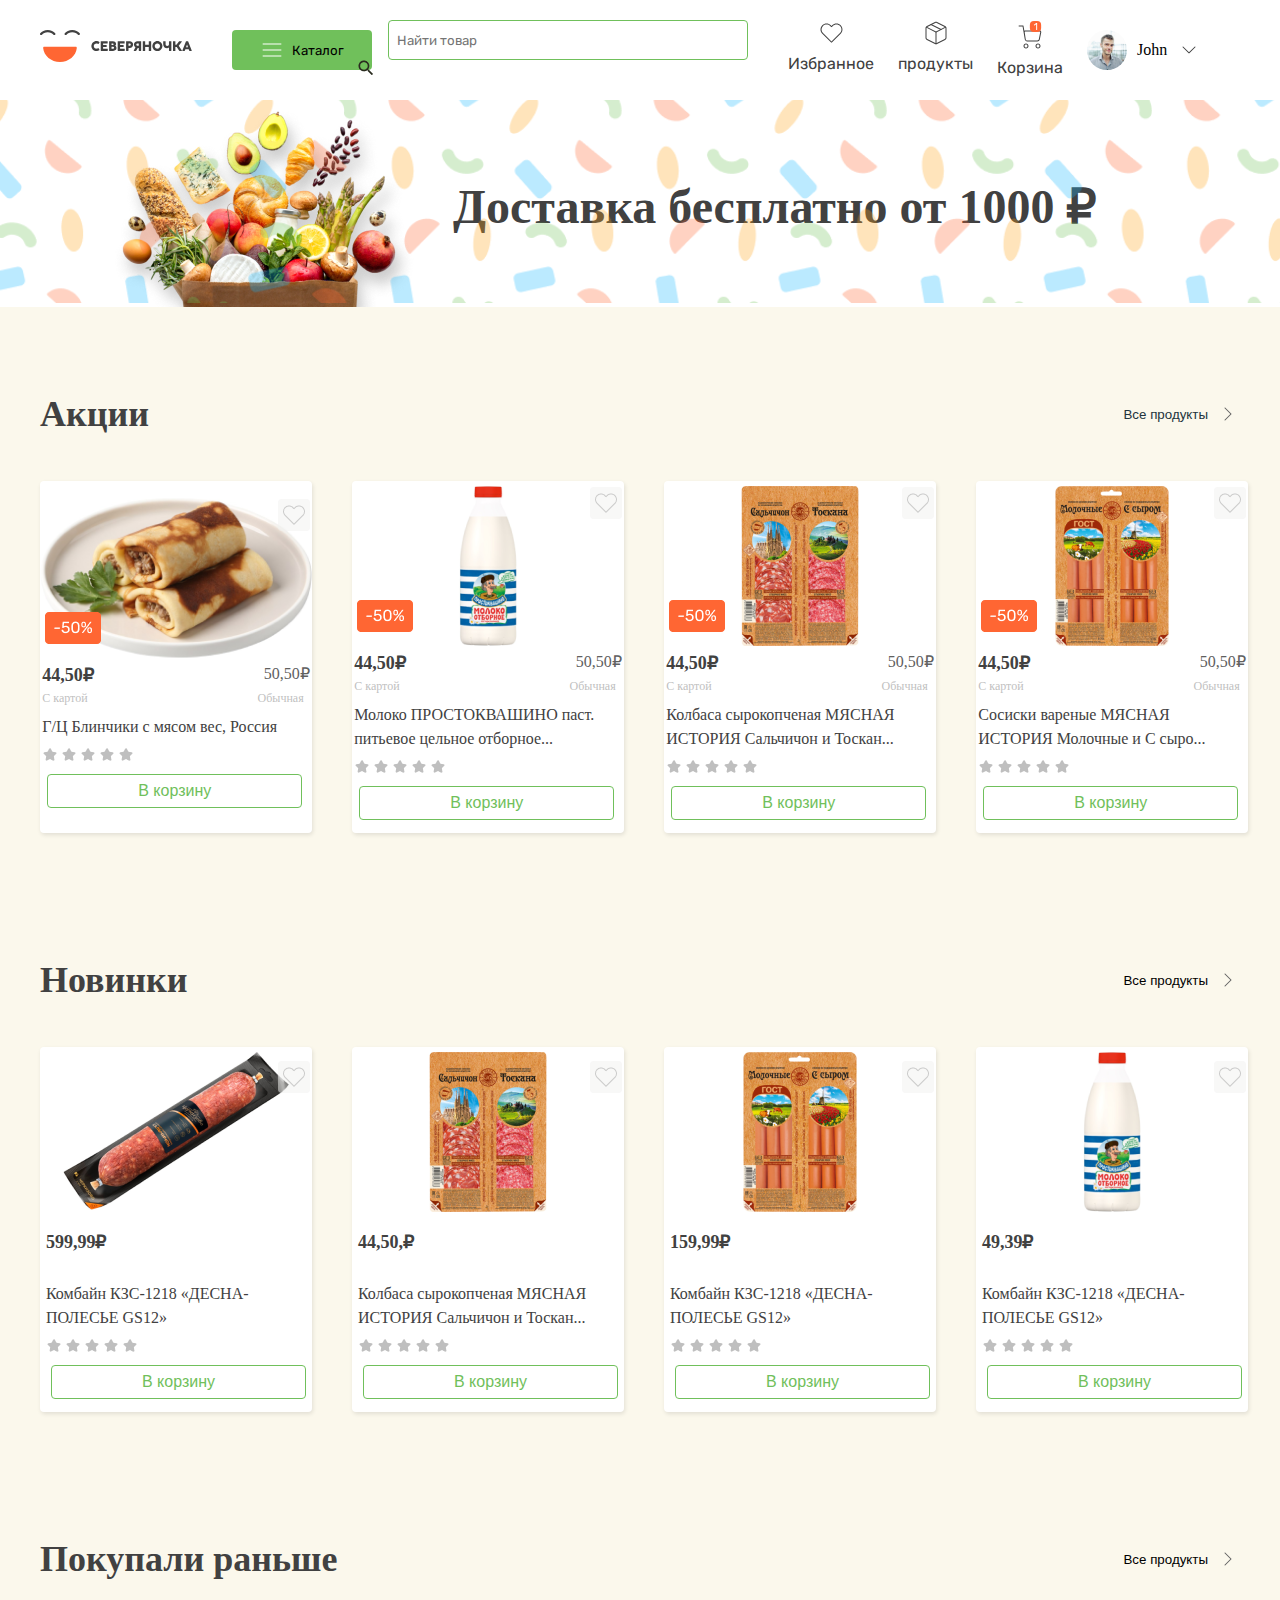
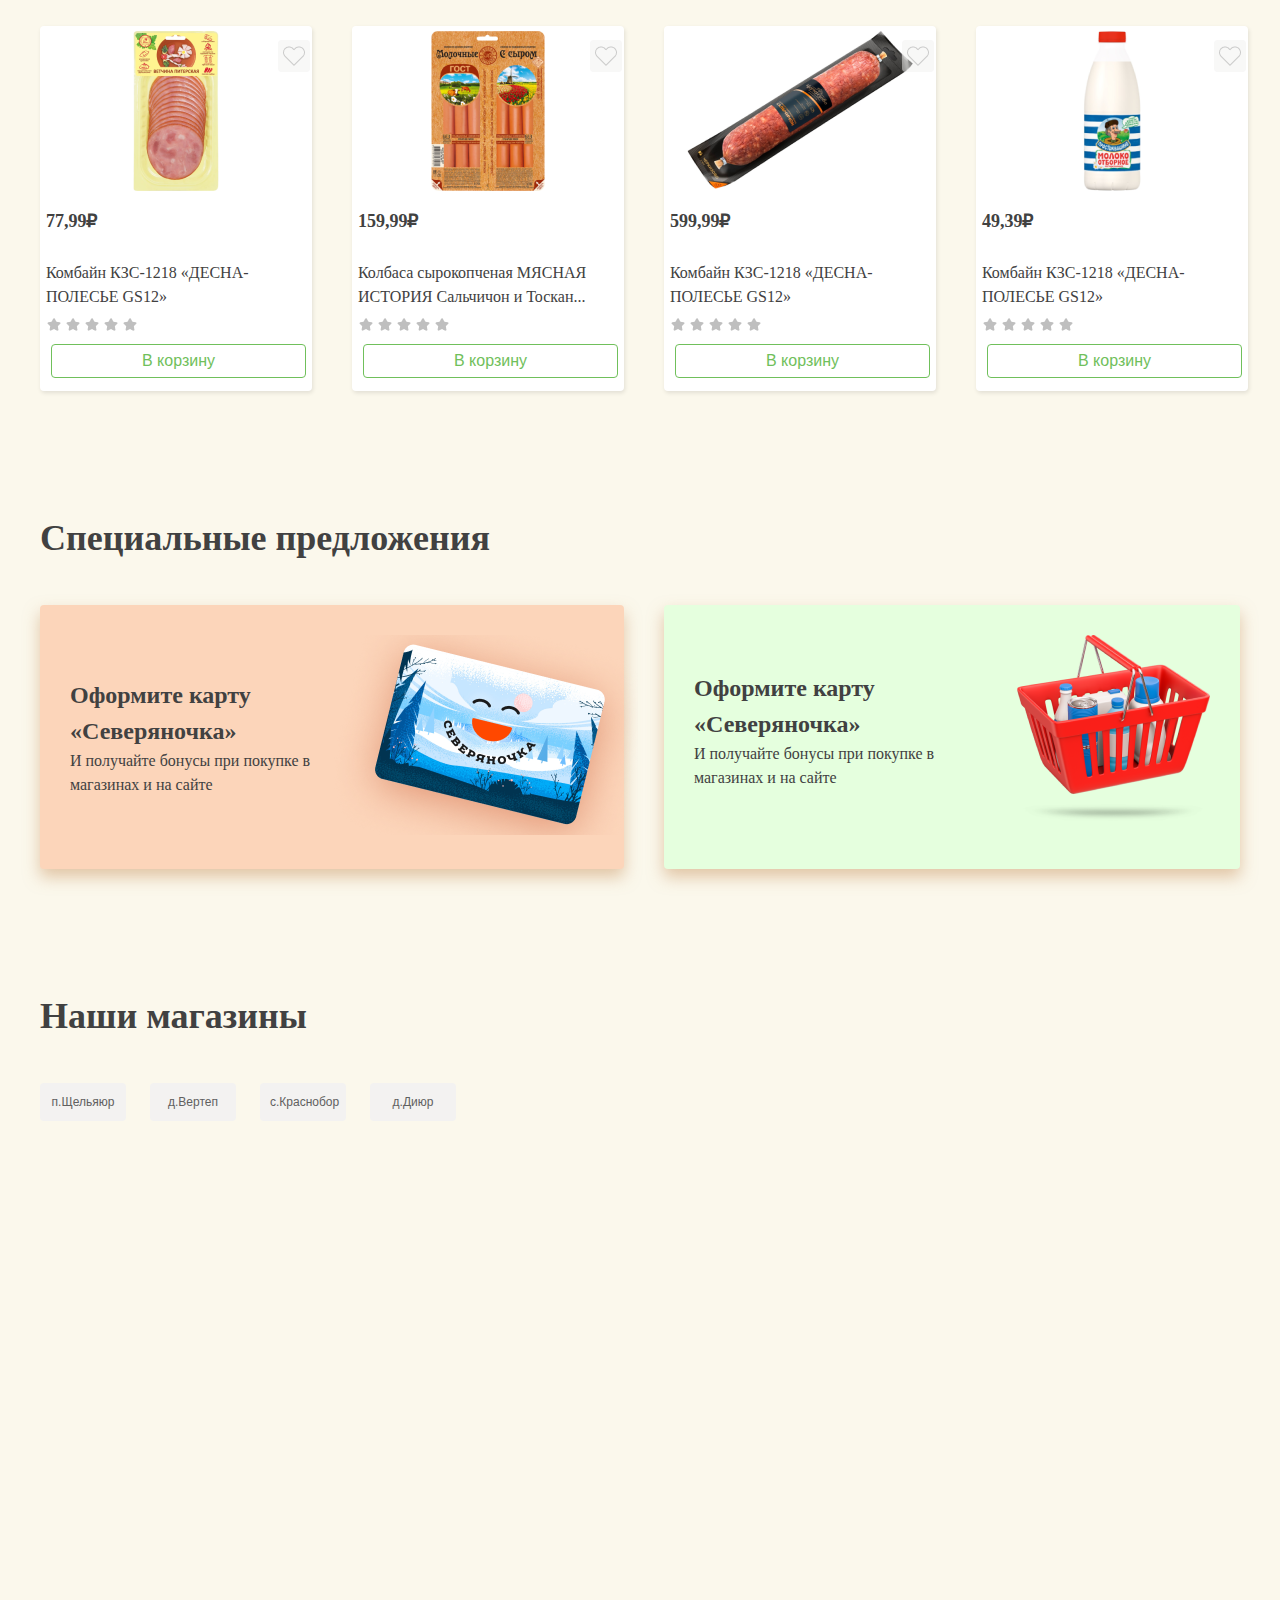
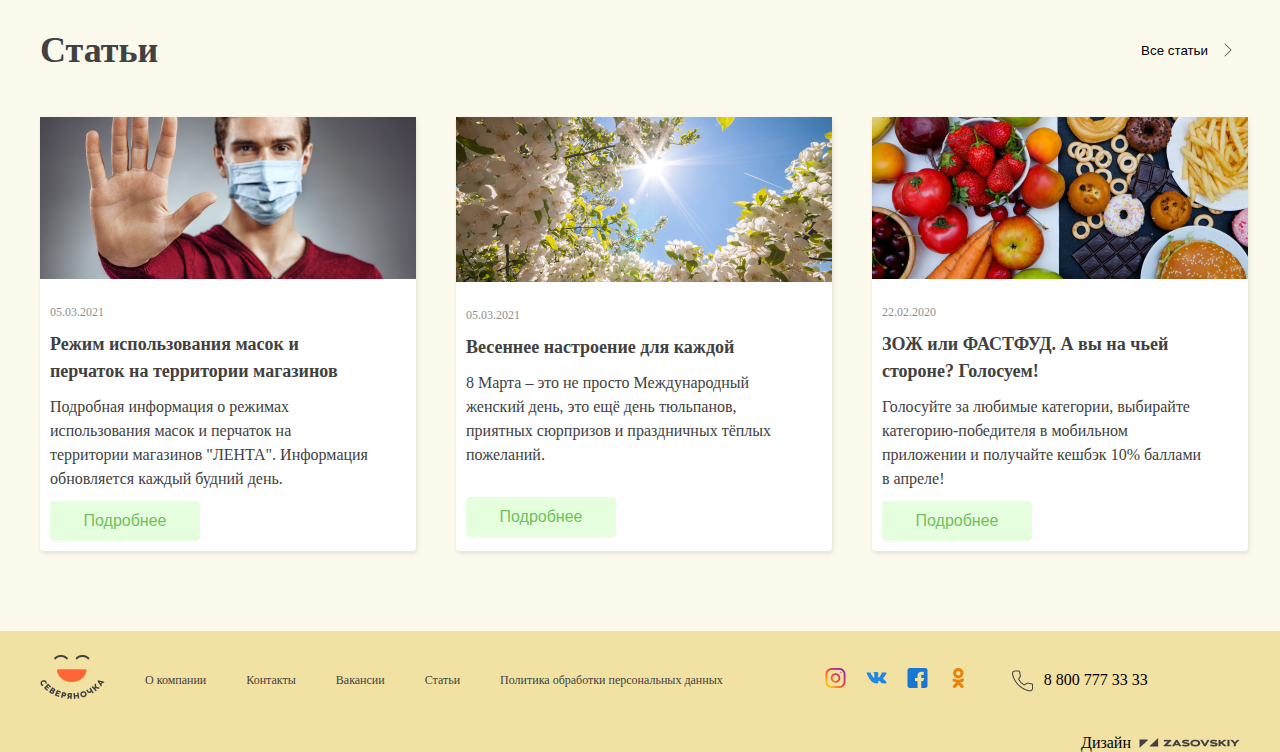
==== index.html @ f95c4570 "homework-52" ====
<!DOCTYPE html>
<html lang="en">

<head>
  <meta charset="UTF-8" />
  <meta http-equiv="X-UA-Compatible" content="IE=edge" />
  <meta name="viewport" content="width=device-width, initial-scale=1.0" />
  <title>Project-1</title>
  <link rel="preconnect" href="https://fonts.googleapis.com">
  <link rel="preconnect" href="https://fonts.gstatic.com" crossorigin>
  <link href="https://fonts.googleapis.com/css2?family=Rubik:wght@300;400;500;600;700;900&display=swap"
    rel="stylesheet">
  <link rel="stylesheet" href="./scss/style.css" />
</head>

<body>
  <header>
    <div class="container">
      <nav>
        <div class="logo">
          <a href="#"><img src="./fonts/images/articles/logo-1.svg" alt="" /></a>
        </div>
        <div class="nav-items">
          <button class="nav-btn" id="catalog-btn">
            <img src="./fonts/images/articles/menu.svg" alt="" />
            Каталог
          </button>
          <form action="/action_page.php">
            <input type="text" name="fname" placeholder="Найти товар" />
            <img src="./fonts/images/articles/search.png" alt="" class="res-imge" />
          </form>
          <div class="nav-links">
            <div class="nav-link">
              <a href="#"><img src="./fonts/images/articles/Frame 211 (1).svg" alt="" />
                <p>Избранное</p>
              </a>
            </div>
            <div class="nav-link">
              <a href="./pages/products.html"><img src="./fonts/images/articles/Frame 211 (2).svg" alt="" />
                <p>продукты</p>
              </a>
            </div>
            <div class="nav-link">
              <a href="#"><img src="./fonts/images/articles/Frame 211.svg" alt="" />
                <p>Корзина</p>
              </a>
            </div>
          </div>
          <div class="nav-person">
            <img src="./fonts/images/articles/avatar.svg" alt="icon" width="40" height="40" />
            <p>John</p>
            <img src="./fonts/images/articles/chevron-down.svg" alt="" />
          </div>
        </div>
      </nav>
      <div class="catalog grid-class" id="catalog-card">
        <ul>
          <li><a href="#">Молоко, сыр, яйцо</a></li>
          <li><a href="#">Хлеб</a></li>
          <li><a href="#">Фрукты и овощи</a></li>
          <li><a href="#">Замороженные продукты</a></li>
        </ul>
        <ul>
          <li><a href="#">Напитки</a></li>
          <li><a href="#" class="redtext">Кондитерские изделия</a></li>
          <li><a href="#">Чай, кофе</a></li>
        </ul>
        <ul>
          <li><a href="#">Бакалея</a></li>
          <li><a href="#">Здоровое питание</a></li>
          <li><a href="#">Зоотовары</a></li>
        </ul>
        <ul>
          <li><a href="#">Непродовольственные товары</a></li>
          <li><a href="#">Детское питание</a></li>
          <li><a href="#">Мясо, птица, колбаса</a></li>
        </ul>
      </div>
    </div>
  </header>
  <main>
    <section class="hero-section">
      <div class="container">
        <img src="./fonts/images/articles/background-img.png" alt="" class="background-img" />
        <div class="hero-content">
          <img src="./fonts/images/articles/hero-img.png" alt="img" class="hero-img" />
          <h1>Доставка бесплатно от 1000 ₽</h1>
        </div>
      </div>
    </section>
    <section class="aktsiya">
      <div class="container">
        <div class="par">
          <h1>Акции</h1>
          <button>
            <a href="./pages/products.html"> Все продукты </a>
            <img src="./fonts/images/articles/Aktsiya-btn-img/feather-icon/chevron-right.png" alt="icon" />
          </button>
        </div>
        <div class="cards">
          <div class="card">
            <div class="card-img">
              <img src="./fonts/images/articles/Aktsiya-card-img1.png" alt="" class="big-img" />

              <img src="./fonts/images/articles/Chegirma.png" alt="" class="chegirma" />
              <button class="like">
                <img src="./fonts/images/articles/Aktsiya-card-like.img" alt="" />
              </button>
            </div>
            <div class="card-content">
              <div class="content1">
                <h2>44,50₽</h2>
                <h3>50,50₽</h3>
              </div>
              <div class="content2">
                <p class="p1">С картой</p>
                <p class="p2">Обычная</p>
              </div>
              <div class="content3">
                <p>Г/Ц Блинчики с мясом вес, Россия</p>
                <div class="stars">
                  <button>
                    <img src="./fonts/images/articles/star.png" alt="icon" />
                  </button>
                  <button>
                    <img src="./fonts/images/articles/star.png" alt="icon" />
                  </button>
                  <button>
                    <img src="./fonts/images/articles/star.png" alt="icon" />
                  </button>
                  <button>
                    <img src="./fonts/images/articles/star.png" alt="icon" />
                  </button>
                  <button>
                    <img src="./fonts/images/articles/star.png" alt="icon" />
                  </button>
                </div>
              </div>
              <div class="big-btn">
                <button>В корзину</button>
              </div>
            </div>
          </div>
          <div class="card">
            <div class="card-img">
              <img src="./fonts/images/articles/Aktsiya-card-img2.png" alt="" class="big-img" />

              <img src="./fonts/images/articles/Chegirma.png" alt="" class="chegirma" />
              <button class="like">
                <img src="./fonts/images/articles/Aktsiya-card-like.img" alt="" />
              </button>
            </div>
            <div class="card-content">
              <div class="content1">
                <h2>44,50₽</h2>
                <h3>50,50₽</h3>
              </div>
              <div class="content2">
                <p class="p1">С картой</p>
                <p class="p2">Обычная</p>
              </div>
              <div class="content3">
                <p>Молоко ПРОСТОКВАШИНО паст. питьевое цельное отборное...</p>
                <div class="stars">
                  <button>
                    <img src="./fonts/images/articles/star.png" alt="icon" />
                  </button>
                  <button>
                    <img src="./fonts/images/articles/star.png" alt="icon" />
                  </button>
                  <button>
                    <img src="./fonts/images/articles/star.png" alt="icon" />
                  </button>
                  <button>
                    <img src="./fonts/images/articles/star.png" alt="icon" />
                  </button>
                  <button>
                    <img src="./fonts/images/articles/star.png" alt="icon" />
                  </button>
                </div>
              </div>
              <div class="big-btn">
                <button>В корзину</button>
              </div>
            </div>
          </div>
          <div class="card">
            <div class="card-img">
              <img src="./fonts/images/articles/Aktsiya-card-img3.png" alt="" class="big-img" />

              <img src="./fonts/images/articles/Chegirma.png" alt="" class="chegirma" />
              <button class="like">
                <img src="./fonts/images/articles/Aktsiya-card-like.img" alt="" />
              </button>
            </div>
            <div class="card-content">
              <div class="content1">
                <h2>44,50₽</h2>
                <h3>50,50₽</h3>
              </div>
              <div class="content2">
                <p class="p1">С картой</p>
                <p class="p2">Обычная</p>
              </div>
              <div class="content3">
                <p>
                  Колбаса сырокопченая МЯСНАЯ ИСТОРИЯ Сальчичон и Тоскан...
                </p>
                <div class="stars">
                  <button>
                    <img src="./fonts/images/articles/star.png" alt="icon" />
                  </button>
                  <button>
                    <img src="./fonts/images/articles/star.png" alt="icon" />
                  </button>
                  <button>
                    <img src="./fonts/images/articles/star.png" alt="icon" />
                  </button>
                  <button>
                    <img src="./fonts/images/articles/star.png" alt="icon" />
                  </button>
                  <button>
                    <img src="./fonts/images/articles/star.png" alt="icon" />
                  </button>
                </div>
              </div>
              <div class="big-btn">
                <button>В корзину</button>
              </div>
            </div>
          </div>
          <div class="card">
            <div class="card-img">
              <img src="./fonts/images/articles/Aktsiya-card-img4.png" alt="" class="big-img" />

              <img src="./fonts/images/articles/Chegirma.png" alt="" class="chegirma" />
              <button class="like">
                <img src="./fonts/images/articles/Aktsiya-card-like.img" alt="" />
              </button>
            </div>
            <div class="card-content">
              <div class="content1">
                <h2>44,50₽</h2>
                <h3>50,50₽</h3>
              </div>
              <div class="content2">
                <p class="p1">С картой</p>
                <p class="p2">Обычная</p>
              </div>
              <div class="content3">
                <p>Сосиски вареные МЯСНАЯ ИСТОРИЯ Молочные и С сыро...</p>
                <div class="stars">
                  <button>
                    <img src="./fonts/images/articles/star.png" alt="icon" />
                  </button>
                  <button>
                    <img src="./fonts/images/articles/star.png" alt="icon" />
                  </button>
                  <button>
                    <img src="./fonts/images/articles/star.png" alt="icon" />
                  </button>
                  <button>
                    <img src="./fonts/images/articles/star.png" alt="icon" />
                  </button>
                  <button>
                    <img src="./fonts/images/articles/star.png" alt="icon" />
                  </button>
                </div>
              </div>
              <div class="big-btn">
                <button>В корзину</button>
              </div>
            </div>
          </div>
        </div>
      </div>
    </section>
    <section class="third-section">
      <div class="container">
        <div class="par">
          <h1>Новинки</h1>
          <button>
            Все продукты
            <img src="./fonts/images/articles/Aktsiya-btn-img/feather-icon/chevron-right.png" alt="icon" />
          </button>
        </div>
        <div class="cards">
          <div class="card">
            <div class="card-img">
              <img src="./fonts/images/articles/third-card-img1.png" alt="" class="big-img" />

              <button class="like">
                <img src="./fonts/images/articles/Aktsiya-card-like.img" alt="" />
              </button>
            </div>
            <div class="card-content">
              <div class="content1">
                <h2>599,99₽</h2>
              </div>
              <div class="content3">
                <p>Комбайн КЗС-1218 «ДЕСНА-ПОЛЕСЬЕ GS12»</p>
                <div class="stars">
                  <button>
                    <img src="./fonts/images/articles/star.png" alt="icon" />
                  </button>
                  <button>
                    <img src="./fonts/images/articles/star.png" alt="icon" />
                  </button>
                  <button>
                    <img src="./fonts/images/articles/star.png" alt="icon" />
                  </button>
                  <button>
                    <img src="./fonts/images/articles/star.png" alt="icon" />
                  </button>
                  <button>
                    <img src="./fonts/images/articles/star.png" alt="icon" />
                  </button>
                </div>
              </div>
              <div class="big-btn">
                <button>В корзину</button>
              </div>
            </div>
          </div>
          <div class="card">
            <div class="card-img">
              <img src="./fonts/images/articles/Aktsiya-card-img3.png" alt="" class="big-img" />

              <button class="like">
                <img src="./fonts/images/articles/Aktsiya-card-like.img" alt="" />
              </button>
            </div>
            <div class="card-content">
              <div class="content1">
                <h2>44,50,₽</h2>
              </div>
              <div class="content3">
                <p>
                  Колбаса сырокопченая МЯСНАЯ ИСТОРИЯ Сальчичон и Тоскан...
                </p>
                <div class="stars">
                  <button>
                    <img src="./fonts/images/articles/star.png" alt="icon" />
                  </button>
                  <button>
                    <img src="./fonts/images/articles/star.png" alt="icon" />
                  </button>
                  <button>
                    <img src="./fonts/images/articles/star.png" alt="icon" />
                  </button>
                  <button>
                    <img src="./fonts/images/articles/star.png" alt="icon" />
                  </button>
                  <button>
                    <img src="./fonts/images/articles/star.png" alt="icon" />
                  </button>
                </div>
              </div>
              <div class="big-btn">
                <button>В корзину</button>
              </div>
            </div>
          </div>
          <div class="card">
            <div class="card-img">
              <img src="./fonts/images/articles/Aktsiya-card-img4.png" alt="" class="big-img" />

              <button class="like">
                <img src="./fonts/images/articles/Aktsiya-card-like.img" alt="" />
              </button>
            </div>
            <div class="card-content">
              <div class="content1">
                <h2>159,99₽</h2>
              </div>
              <div class="content3">
                <p>Комбайн КЗС-1218 «ДЕСНА-ПОЛЕСЬЕ GS12»</p>
                <div class="stars">
                  <button>
                    <img src="./fonts/images/articles/star.png" alt="icon" />
                  </button>
                  <button>
                    <img src="./fonts/images/articles/star.png" alt="icon" />
                  </button>
                  <button>
                    <img src="./fonts/images/articles/star.png" alt="icon" />
                  </button>
                  <button>
                    <img src="./fonts/images/articles/star.png" alt="icon" />
                  </button>
                  <button>
                    <img src="./fonts/images/articles/star.png" alt="icon" />
                  </button>
                </div>
              </div>
              <div class="big-btn">
                <button>В корзину</button>
              </div>
            </div>
          </div>
          <div class="card">
            <div class="card-img">
              <img src="./fonts/images/articles/Aktsiya-card-img2.png" alt="" class="big-img" />

              <button class="like">
                <img src="./fonts/images/articles/Aktsiya-card-like.img" alt="" />
              </button>
            </div>
            <div class="card-content">
              <div class="content1">
                <h2>49,39₽</h2>
              </div>
              <div class="content3">
                <p>Комбайн КЗС-1218 «ДЕСНА-ПОЛЕСЬЕ GS12»</p>
                <div class="stars">
                  <button>
                    <img src="./fonts/images/articles/star.png" alt="icon" />
                  </button>
                  <button>
                    <img src="./fonts/images/articles/star.png" alt="icon" />
                  </button>
                  <button>
                    <img src="./fonts/images/articles/star.png" alt="icon" />
                  </button>
                  <button>
                    <img src="./fonts/images/articles/star.png" alt="icon" />
                  </button>
                  <button>
                    <img src="./fonts/images/articles/star.png" alt="icon" />
                  </button>
                </div>
              </div>
              <div class="big-btn">
                <button>В корзину</button>
              </div>
            </div>
          </div>
        </div>
      </div>
    </section>
    <section class="fourth-section">
      <div class="container">
        <div class="par">
          <h1>Покупали раньше</h1>
          <button>
            Все продукты
            <img src="./fonts/images/articles/Aktsiya-btn-img/feather-icon/chevron-right.png" alt="icon" />
          </button>
        </div>
        <div class="cards">
          <div class="card">
            <div class="card-img">
              <img src="./fonts/images/articles/fourth-img1.png" alt="" class="big-img" />

              <button class="like">
                <img src="./fonts/images/articles/Aktsiya-card-like.img" alt="" />
              </button>
            </div>
            <div class="card-content">
              <div class="content1">
                <h2>77,99₽</h2>
              </div>
              <div class="content3">
                <p>Комбайн КЗС-1218 «ДЕСНА-ПОЛЕСЬЕ GS12»</p>
                <div class="stars">
                  <button>
                    <img src="./fonts/images/articles/star.png" alt="icon" />
                  </button>
                  <button>
                    <img src="./fonts/images/articles/star.png" alt="icon" />
                  </button>
                  <button>
                    <img src="./fonts/images/articles/star.png" alt="icon" />
                  </button>
                  <button>
                    <img src="./fonts/images/articles/star.png" alt="icon" />
                  </button>
                  <button>
                    <img src="./fonts/images/articles/star.png" alt="icon" />
                  </button>
                </div>
              </div>
              <div class="big-btn">
                <button>В корзину</button>
              </div>
            </div>
          </div>
          <div class="card">
            <div class="card-img">
              <img src="./fonts/images/articles/Aktsiya-card-img4.png" alt="" class="big-img" />

              <button class="like">
                <img src="./fonts/images/articles/Aktsiya-card-like.img" alt="" />
              </button>
            </div>
            <div class="card-content">
              <div class="content1">
                <h2>159,99₽</h2>
              </div>
              <div class="content3">
                <p>
                  Колбаса сырокопченая МЯСНАЯ ИСТОРИЯ Сальчичон и Тоскан...
                </p>
                <div class="stars">
                  <button>
                    <img src="./fonts/images/articles/star.png" alt="icon" />
                  </button>
                  <button>
                    <img src="./fonts/images/articles/star.png" alt="icon" />
                  </button>
                  <button>
                    <img src="./fonts/images/articles/star.png" alt="icon" />
                  </button>
                  <button>
                    <img src="./fonts/images/articles/star.png" alt="icon" />
                  </button>
                  <button>
                    <img src="./fonts/images/articles/star.png" alt="icon" />
                  </button>
                </div>
              </div>
              <div class="big-btn">
                <button>В корзину</button>
              </div>
            </div>
          </div>
          <div class="card">
            <div class="card-img">
              <img src="./fonts/images/articles/third-card-img1.png" alt="" class="big-img" />

              <button class="like">
                <img src="./fonts/images/articles/Aktsiya-card-like.img" alt="" />
              </button>
            </div>
            <div class="card-content">
              <div class="content1">
                <h2>599,99₽</h2>
              </div>
              <div class="content3">
                <p>Комбайн КЗС-1218 «ДЕСНА-ПОЛЕСЬЕ GS12»</p>
                <div class="stars">
                  <button>
                    <img src="./fonts/images/articles/star.png" alt="icon" />
                  </button>
                  <button>
                    <img src="./fonts/images/articles/star.png" alt="icon" />
                  </button>
                  <button>
                    <img src="./fonts/images/articles/star.png" alt="icon" />
                  </button>
                  <button>
                    <img src="./fonts/images/articles/star.png" alt="icon" />
                  </button>
                  <button>
                    <img src="./fonts/images/articles/star.png" alt="icon" />
                  </button>
                </div>
              </div>
              <div class="big-btn">
                <button>В корзину</button>
              </div>
            </div>
          </div>
          <div class="card">
            <div class="card-img">
              <img src="./fonts/images/articles/Aktsiya-card-img2.png" alt="" class="big-img" />

              <button class="like">
                <img src="./fonts/images/articles/Aktsiya-card-like.img" alt="" />
              </button>
            </div>
            <div class="card-content">
              <div class="content1">
                <h2>49,39₽</h2>
              </div>
              <div class="content3">
                <p>Комбайн КЗС-1218 «ДЕСНА-ПОЛЕСЬЕ GS12»</p>
                <div class="stars">
                  <button>
                    <img src="./fonts/images/articles/star.png" alt="icon" />
                  </button>
                  <button>
                    <img src="./fonts/images/articles/star.png" alt="icon" />
                  </button>
                  <button>
                    <img src="./fonts/images/articles/star.png" alt="icon" />
                  </button>
                  <button>
                    <img src="./fonts/images/articles/star.png" alt="icon" />
                  </button>
                  <button>
                    <img src="./fonts/images/articles/star.png" alt="icon" />
                  </button>
                </div>
              </div>
              <div class="big-btn">
                <button>В корзину</button>
              </div>
            </div>
          </div>
        </div>
      </div>
    </section>
    <section class="fivth-section">
      <div class="container">
        <div class="par">
          <h1>Специальные предложения</h1>
        </div>
        <div class="boxes">
          <div class="box">
            <div class="box-content">
              <div class="left">
                <h2>Оформите карту «Северяночка»</h2>
                <p>И получайте бонусы при покупке в магазинах и на сайте</p>
              </div>
              <div class="right">
                <img src="./fonts/images/articles/fivth-box-img1.png" alt="" />
              </div>
            </div>
          </div>
          <div class="box box2">
            <div class="box-content">
              <div class="left">
                <h2>Оформите карту «Северяночка»</h2>
                <p>И получайте бонусы при покупке в магазинах и на сайте</p>
              </div>
              <div class="right">
                <img src="./fonts/images/articles/fivth-box-img2.png" alt="" />
              </div>
            </div>
          </div>
        </div>
      </div>
    </section>
    <section class="location">
      <div class="container">
        <div class="par">
          <h1>Наши магазины</h1>
        </div>
        <div class="location-btns">
          <button>п.Щельяюр</button>
          <button>д.Вертеп</button>
          <button>с.Краснобор</button>
          <button>д.Диюр</button>
        </div>
        <div class="map">
          <iframe class="ifr"
            src="https://www.google.com/maps/embed?pb=!1m18!1m12!1m3!1d47942.214626767985!2d69.21050031267265!3d41.32216656562042!2m3!1f0!2f0!3f0!3m2!1i1024!2i768!4f13.1!3m3!1m2!1s0x38ae8bfaedfe3e1d%3A0x23ac4a5a705b84ab!2zTmFqb3QgVGHigJlsaW0!5e0!3m2!1sen!2s!4v1692815315662!5m2!1sen!2s"
            width="800" height="300" style="border: 0" allowfullscreen="" loading="lazy"
            referrerpolicy="no-referrer-when-downgrade"></iframe>
        </div>
      </div>
    </section>
    <section class="articles">
      <div class="container">
        <div class="par">
          <h1>Статьи</h1>
          <button>
            Все статьи<img src="./fonts/images/articles/Aktsiya-btn-img/feather-icon/chevron-right.png" alt="icon" />
          </button>
        </div>
        <div class="boxes">
          <div class="box">
            <div class="box-img">
              <img src="/fonts/images/articles/article-box-img1.png" alt="img" />
              <div class="box-content">
                <p class="con1">05.03.2021</p>
                <h4>
                  Режим использования масок и перчаток на территории магазинов
                </h4>
                <p class="con3">
                  Подробная информация о режимах использования масок и
                  перчаток на территории магазинов "ЛЕНТА". Информация
                  обновляется каждый будний день.
                </p>
                <button>Подробнее</button>
              </div>
            </div>
          </div>
          <div class="box">
            <div class="box-img">
              <img src="/fonts/images/articles/article-box-img2.png" alt="img" />
              <div class="box-content">
                <p class="con1">05.03.2021</p>
                <h4>Весеннее настроение для каждой</h4>
                <p class="con3">
                  8 Марта – это не просто Международный женский день, это ещё
                  день тюльпанов, приятных сюрпризов и праздничных тёплых
                  пожеланий.
                </p>
                <button class="btn2">Подробнее</button>
              </div>
            </div>
          </div>
          <div class="box">
            <div class="box-img">
              <img src="/fonts/images/articles/article-box-img3.png" alt="img" />
              <div class="box-content">
                <p class="con1">22.02.2020</p>
                <h4>ЗОЖ или ФАСТФУД. А вы на чьей стороне? Голосуем!</h4>
                <p class="con3">
                  Голосуйте за любимые категории, выбирайте
                  категорию-победителя в мобильном приложении и получайте
                  кешбэк 10% баллами в апреле!
                </p>
                <button>Подробнее</button>
              </div>
            </div>
          </div>
        </div>
      </div>
    </section>
  </main>
  <footer>
    <div class="container">
      <div class="big-div">
        <div class="footer-links">
          <div class="logo">
            <a href="#"><img src="./fonts/images/articles/footer-logo.png" alt="" /></a>
          </div>
          <a href="#">О компании</a>
          <a href="#">Контакты</a>
          <a href="#">Вакансии</a>
          <a href="#">Статьи</a>
          <a href="#" class="res-fut">Политика обработки персональных данных</a>
        </div>
        <div class="icons">
          <a href="https://www.instagram.com/"><img src="./fonts/images/articles/inst/social/instagram.png"
              alt="icon" /></a>
          <a href="https://vk.com/"><img src="./fonts/images/articles/social/social/vkontakte.png" alt="icon" /></a>
          <a href="https://www.facebook.com/"><img src="./fonts/images/articles/facb/social/facebook.png"
              alt="icon" /></a>
          <a href="https://ok.ru/"><img src="./fonts/images/articles/ok/social/ok.png" alt="icon" /></a>
        </div>
        <div class="tel">
          <img src="./fonts/images/articles/tel/feather-icon/phone.png" alt="" />
          <p>8 800 777 33 33</p>
        </div>
      </div>

      <div class="last-footer">
        <p>Дизайн</p>
        <a href="#">
          <img src="./fonts/images/articles/footer-last-logo.png" alt="" />
        </a>
      </div>
    </div>
  </footer>
  <script src="./js/catalog.js"></script>
</body>

</html>
---- scss/style.css ----
span {
  display: inline-block;
}

input {
  outline: none;
}

a {
  text-decoration: none;
  color: #22343d;
  font-weight: 400;
}
a:hover {
  -webkit-text-decoration: under line;
          text-decoration: under line;
}

li {
  list-style: none;
}

button {
  cursor: pointer;
  outline: none;
  border: none;
}

.flex-class {
  display: flex;
}

.grid-class {
  display: grid;
}

.selected {
  font-weight: 700;
  color: #22343d;
}

* {
  margin: 0;
  padding: 0;
  box-sizing: border-box;
  scroll-behavior: smooth;
}

header {
  padding-top: 20px;
  margin-bottom: 10px;
  position: fixed;
  left: 0;
  right: 0;
  top: 0;
  z-index: 99;
  background-color: #fff;
  padding-bottom: 20px;
}
header nav {
  display: flex;
}
header nav .logo {
  padding-top: 10px;
}
header nav .nav-items {
  display: flex;
  justify-content: space-between;
  align-items: center;
}
header nav .nav-items .nav-links {
  display: flex;
  -moz-column-gap: 24px;
       column-gap: 24px;
  margin-right: 24px;
}
header nav .nav-items .nav-links .nav-link {
  display: flex;
  flex-direction: column;
  align-items: center;
  row-gap: 8px;
}
header nav .nav-items .nav-links .nav-link a {
  text-align: center;
  text-decoration: none;
  color: var(--main-on-surface, #414141);
  font-size: 16px;
  font-weight: 400;
  line-height: 150%;
  font-family: "Rubik", sans-serif;
}
header nav .nav-items .nav-person {
  display: flex;
  align-items: center;
  -moz-column-gap: 10px;
       column-gap: 10px;
}
header nav .nav-items button {
  display: flex;
  width: 140px;
  padding: 8px;
  justify-content: center;
  align-items: center;
  gap: 8px;
  border-radius: 4px;
  background: var(--main-secondary, #70c05b);
  padding: 0px 8px 0px 8px;
  border: none;
  margin-right: 16px;
  padding: 8px;
  font-family: "Rubik", sans-serif;
}
header nav .nav-items form {
  margin-right: 40px;
}
header nav .nav-items form input {
  padding: 8px;
  height: 40px;
  outline: none;
  width: 360px;
  border-radius: 4px;
  border: 1px solid var(--main-secondary, #70c05b);
  background: var(--main-surface, #fff);
  font-family: "Rubik", sans-serif;
}
header nav .nav-items form .res-imge {
  margin-left: -30px;
}
header nav .logo {
  margin-right: 40px;
}
header .catalog {
  width: 100%;
  margin-left: -20px;
  position: absolute;
  top: -40%;
  opacity: 0%;
  z-index: -10;
  background-color: #fff;
  padding-top: 40px;
  padding-left: 20px;
  transition: 0.2s linear;
  padding-bottom: 30px;
  grid-template-columns: auto auto auto auto;
}
header .catalog ul li {
  margin-top: 20px;
  font-family: "Rubik", sans-serif;
}
header .catalog ul li a {
  font-weight: 900;
  font-family: "Rubik", sans-serif;
}
header .catalog ul .redtext {
  color: red;
}

.animation-class {
  transition: 0.2s linear;
  opacity: 100% !important;
  top: 80% !important;
  z-index: 10;
}

footer {
  background: var(--main-bg-page, rgba(219, 178, 15, 0.3843137255));
  padding-top: 24px;
}
footer .big-div {
  display: flex;
  align-items: center;
}
footer .big-div .footer-links {
  display: flex;
  align-items: center;
  -moz-column-gap: 40px;
       column-gap: 40px;
}
footer .big-div .footer-links a {
  color: var(--main-on-surface, #414141);
  font-size: 12px;
  font-style: normal;
  font-weight: 400;
  line-height: 150%;
  text-decoration: none;
}
footer .big-div .footer-links a:hover {
  color: black;
}
footer .big-div .icons {
  display: flex;
  -moz-column-gap: 16px;
       column-gap: 16px;
  margin-left: 100px;
}
footer .big-div .tel {
  display: flex;
  align-items: center;
  -moz-column-gap: 8px;
       column-gap: 8px;
  margin-left: 40px;
}
footer .last-footer {
  display: flex;
  -moz-column-gap: 8px;
       column-gap: 8px;
  justify-content: end;
  margin-top: 30px;
}

main {
  padding-top: 93px;
}
main .hero-section .background-img {
  width: 1515px;
  margin-left: -160px;
  position: relative;
}
main .hero-section .hero-content {
  display: flex;
  align-items: center;
  margin-top: -200px;
  -moz-column-gap: 18px;
       column-gap: 18px;
  margin-left: 60px;
}
main .hero-section .hero-content h1 {
  color: var(--main-on-surface, #414141);
  text-align: center;
  font-size: 48px;
  font-weight: 700;
  line-height: 150%;
}
main .aktsiya {
  padding-top: 80px;
  background: var(--main-bg-page, #fbf8ec);
  padding-bottom: 120px;
}
main .aktsiya .par {
  display: flex;
  align-items: center;
  justify-content: space-between;
  margin-bottom: 40px;
}
main .aktsiya .par button {
  display: flex;
  align-items: center;
  -moz-column-gap: 8px;
       column-gap: 8px;
  background-color: transparent;
  border: none;
}
main .aktsiya .par button:hover {
  cursor: pointer;
}
main .aktsiya .par h1 {
  color: var(--main-on-surface, #414141);
  font-size: 36px;
  font-weight: 700;
  line-height: 150%;
}
main .aktsiya .cards {
  display: flex;
  -moz-column-gap: 40px;
       column-gap: 40px;
}
main .aktsiya .cards .card {
  border-radius: 4px;
  background: var(--main-surface, #fff);
  box-shadow: 1px 2px 4px 0px rgba(0, 0, 0, 0.1);
  width: 272px;
  position: relative;
  display: flex;
  flex-direction: column;
  align-items: center;
  justify-content: center;
  transition: 0.2s;
  padding: 5px;
}
main .aktsiya .cards .card:hover {
  box-shadow: 0px 13px 19px rgba(0, 0, 0, 0.4);
}
main .aktsiya .cards .card .card-img .like {
  display: flex;
  border-radius: 4px;
  opacity: 0.5;
  background: var(--grayscale-lightest, #f3f2f1);
  border: none;
  margin-top: -175px;
  margin-bottom: 131px;
  margin-left: 238px;
}
main .aktsiya .cards .card .card-img .like:hover {
  cursor: pointer;
}
main .aktsiya .cards .card .card-img .chegirma {
  display: flex;
  margin-top: -50px;
  margin-bottom: 30px;
  margin-left: 5px;
}
main .aktsiya .cards .card .card-content {
  display: flex;
  flex-direction: column;
}
main .aktsiya .cards .card .card-content .content1 {
  display: flex;
  -moz-column-gap: 170px;
       column-gap: 170px;
}
main .aktsiya .cards .card .card-content .content1 h2 {
  color: var(--main-on-surface, #414141);
  font-size: 18px;
  font-weight: 700;
  line-height: 150%;
}
main .aktsiya .cards .card .card-content .content1 h3 {
  color: var(--grayscale-hardest, #606060);
  font-size: 16px;
  font-weight: 400;
  line-height: 150%;
}
main .aktsiya .cards .card .card-content .content2 {
  display: flex;
  -moz-column-gap: 170px;
       column-gap: 170px;
  margin-bottom: 8px;
}
main .aktsiya .cards .card .card-content .content2 p {
  color: var(--grayscale-light, #bfbfbf);
  font-size: 12px;
  font-weight: 400;
  line-height: 150%;
}
main .aktsiya .cards .card .card-content .content3 {
  color: var(--main-on-surface, #414141);
  font-size: 16px;
  font-weight: 400;
  line-height: 150%;
}
main .aktsiya .cards .card .card-content .content3 p {
  width: 256px;
}
main .aktsiya .cards .card .card-content .stars {
  display: flex;
  -moz-column-gap: 3px;
       column-gap: 3px;
  margin-top: 8px;
  margin-bottom: 8px;
}
main .aktsiya .cards .card .card-content .stars button {
  background-color: transparent;
  border: none;
}
main .aktsiya .cards .card .card-content .stars button:hover {
  cursor: pointer;
}
main .aktsiya .cards .card .card-content .big-btn button {
  color: var(--main-secondary, #70c05b);
  text-align: center;
  font-size: 16px;
  font-weight: 400;
  line-height: 150%;
  border-radius: 4px;
  border: 1px solid var(--main-secondary, #70c05b);
  background-color: transparent;
  padding: 4px 90px 4px 90px;
  margin-left: 5px;
  margin-bottom: 8px;
  transition: 0.2s;
}
main .aktsiya .cards .card .card-content .big-btn button:hover {
  color: var(--main-on-primary, #fff);
  background: var(--main-primary, #f63);
  cursor: pointer;
}
main .third-section {
  background: var(--main-bg-page, #fbf8ec);
  padding-bottom: 120px;
}
main .third-section .par {
  display: flex;
  align-items: center;
  justify-content: space-between;
  margin-bottom: 40px;
}
main .third-section .par button {
  display: flex;
  align-items: center;
  -moz-column-gap: 8px;
       column-gap: 8px;
  background-color: transparent;
  border: none;
}
main .third-section .par button:hover {
  cursor: pointer;
}
main .third-section .par h1 {
  color: var(--main-on-surface, #414141);
  font-size: 36px;
  font-weight: 700;
  line-height: 150%;
}
main .third-section .cards {
  display: flex;
  -moz-column-gap: 40px;
       column-gap: 40px;
}
main .third-section .cards .card {
  border-radius: 4px;
  background: var(--main-surface, #fff);
  box-shadow: 1px 2px 4px 0px rgba(0, 0, 0, 0.1);
  width: 272px;
  position: relative;
  display: flex;
  flex-direction: column;
  align-items: center;
  justify-content: center;
  transition: 0.2s;
  padding: 5px;
}
main .third-section .cards .card:hover {
  box-shadow: 0px 13px 19px rgba(0, 0, 0, 0.4);
}
main .third-section .cards .card .card-img .like {
  display: flex;
  border-radius: 4px;
  opacity: 0.5;
  background: var(--grayscale-lightest, #f3f2f1);
  border: none;
  margin-top: -155px;
  margin-bottom: 131px;
  margin-left: 238px;
}
main .third-section .cards .card .card-img .like:hover {
  cursor: pointer;
}
main .third-section .cards .card .card-content {
  display: flex;
  flex-direction: column;
}
main .third-section .cards .card .card-content .content1 {
  margin-top: 5px;
  margin-bottom: 26px;
}
main .third-section .cards .card .card-content .content1 h2 {
  color: var(--main-on-surface, #414141);
  font-size: 18px;
  font-weight: 700;
  line-height: 150%;
}
main .third-section .cards .card .card-content .content3 {
  color: var(--main-on-surface, #414141);
  font-size: 16px;
  font-weight: 400;
  line-height: 150%;
}
main .third-section .cards .card .card-content .content3 p {
  width: 230px;
}
main .third-section .cards .card .card-content .stars {
  display: flex;
  -moz-column-gap: 3px;
       column-gap: 3px;
  margin-top: 8px;
  margin-bottom: 8px;
}
main .third-section .cards .card .card-content .stars button {
  background-color: transparent;
  border: none;
}
main .third-section .cards .card .card-content .stars button:hover {
  cursor: pointer;
}
main .third-section .cards .card .card-content .big-btn button {
  color: var(--main-secondary, #70c05b);
  text-align: center;
  font-size: 16px;
  font-weight: 400;
  line-height: 150%;
  border-radius: 4px;
  border: 1px solid var(--main-secondary, #70c05b);
  background-color: transparent;
  padding: 4px 90px 4px 90px;
  margin-left: 5px;
  margin-bottom: 8px;
  transition: 0.2s;
}
main .third-section .cards .card .card-content .big-btn button:hover {
  color: var(--main-on-primary, #fff);
  background: var(--main-primary, #f63);
  cursor: pointer;
}
main .fourth-section {
  background: var(--main-bg-page, #fbf8ec);
  padding-bottom: 120px;
}
main .fourth-section .par {
  display: flex;
  align-items: center;
  justify-content: space-between;
  margin-bottom: 40px;
}
main .fourth-section .par button {
  display: flex;
  align-items: center;
  -moz-column-gap: 8px;
       column-gap: 8px;
  background-color: transparent;
  border: none;
}
main .fourth-section .par button:hover {
  cursor: pointer;
}
main .fourth-section .par h1 {
  color: var(--main-on-surface, #414141);
  font-size: 36px;
  font-weight: 700;
  line-height: 150%;
}
main .fourth-section .cards {
  display: flex;
  -moz-column-gap: 40px;
       column-gap: 40px;
}
main .fourth-section .cards .card {
  border-radius: 4px;
  background: var(--main-surface, #fff);
  box-shadow: 1px 2px 4px 0px rgba(0, 0, 0, 0.1);
  width: 272px;
  position: relative;
  display: flex;
  flex-direction: column;
  align-items: center;
  justify-content: center;
  transition: 0.2s;
  padding: 5px;
}
main .fourth-section .cards .card:hover {
  box-shadow: 0px 13px 19px rgba(0, 0, 0, 0.4);
}
main .fourth-section .cards .card .card-img .like {
  display: flex;
  border-radius: 4px;
  opacity: 0.5;
  background: var(--grayscale-lightest, #f3f2f1);
  border: none;
  margin-top: -155px;
  margin-bottom: 131px;
  margin-left: 238px;
}
main .fourth-section .cards .card .card-img .like:hover {
  cursor: pointer;
}
main .fourth-section .cards .card .card-content {
  display: flex;
  flex-direction: column;
}
main .fourth-section .cards .card .card-content .content1 {
  margin-top: 5px;
  margin-bottom: 26px;
}
main .fourth-section .cards .card .card-content .content1 h2 {
  color: var(--main-on-surface, #414141);
  font-size: 18px;
  font-weight: 700;
  line-height: 150%;
}
main .fourth-section .cards .card .card-content .content3 {
  color: var(--main-on-surface, #414141);
  font-size: 16px;
  font-weight: 400;
  line-height: 150%;
}
main .fourth-section .cards .card .card-content .content3 p {
  width: 230px;
}
main .fourth-section .cards .card .card-content .stars {
  display: flex;
  -moz-column-gap: 3px;
       column-gap: 3px;
  margin-top: 8px;
  margin-bottom: 8px;
}
main .fourth-section .cards .card .card-content .stars button {
  background-color: transparent;
  border: none;
}
main .fourth-section .cards .card .card-content .stars button:hover {
  cursor: pointer;
}
main .fourth-section .cards .card .card-content .big-btn button {
  color: var(--main-secondary, #70c05b);
  text-align: center;
  font-size: 16px;
  font-weight: 400;
  line-height: 150%;
  border-radius: 4px;
  border: 1px solid var(--main-secondary, #70c05b);
  background-color: transparent;
  padding: 4px 90px 4px 90px;
  margin-left: 5px;
  margin-bottom: 8px;
  transition: 0.2s;
}
main .fourth-section .cards .card .card-content .big-btn button:hover {
  color: var(--main-on-primary, #fff);
  background: var(--main-primary, #f63);
  cursor: pointer;
}
main .fivth-section {
  background: var(--main-bg-page, #fbf8ec);
  padding-bottom: 120px;
}
main .fivth-section .par h1 {
  color: var(--main-on-surface, #414141);
  font-size: 36px;
  font-weight: 700;
  line-height: 150%;
  margin-bottom: 40px;
}
main .fivth-section .boxes {
  display: flex;
  -moz-column-gap: 40px;
       column-gap: 40px;
}
main .fivth-section .boxes .box {
  border-radius: 4px;
  background: var(--main-primary-muted, #fcd5ba);
  box-shadow: 0px 8px 16px 0px rgba(202, 147, 96, 0.5);
  width: 584px;
  padding: 30px;
  transition: 0.2s;
}
main .fivth-section .boxes .box:hover {
  box-shadow: 0px 13px 19px rgba(0, 0, 0, 0.4);
}
main .fivth-section .boxes .box .box-content {
  display: flex;
  align-items: center;
}
main .fivth-section .boxes .box .box-content .left h2 {
  color: var(--main-on-surface, #414141);
  font-size: 24px;
  font-weight: 700;
  line-height: 150%;
}
main .fivth-section .boxes .box .box-content .left p {
  color: var(--main-on-surface, #414141);
  font-size: 16px;
  font-weight: 400;
  line-height: 150%;
  width: 258px;
}
main .fivth-section .boxes .box2 {
  border-radius: 4px;
  background: var(--main-secondary-muted, #e5ffde);
}
main .location {
  background: var(--main-bg-page, #fbf8ec);
  padding-bottom: 120px;
}
main .location .par {
  margin-bottom: 40px;
}
main .location .par h1 {
  color: var(--main-on-surface, #414141);
  font-size: 36px;
  font-weight: 700;
  line-height: 150%;
}
main .location .location-btns {
  display: flex;
  -moz-column-gap: 24px;
       column-gap: 24px;
  margin-bottom: 24px;
}
main .location .location-btns button {
  color: var(--grayscale-hardest, #606060);
  text-align: center;
  font-size: 12px;
  font-weight: 400;
  line-height: 150%;
  padding: 10px;
  border-radius: 4px;
  background: var(--grayscale-lightest, #f3f2f1);
  border: none;
  width: 86px;
  transition: 0.2s;
}
main .location .location-btns button:hover {
  color: var(--main-on-secondary, #fff);
  background: var(--main-secondary, #70c05b);
  cursor: pointer;
}
main .location .map .ifr {
  width: 100%;
  height: 354px;
}
main .articles {
  background: var(--main-bg-page, #fbf8ec);
  padding-bottom: 80px;
}
main .articles .par {
  display: flex;
  align-items: center;
  justify-content: space-between;
  margin-bottom: 40px;
}
main .articles .par button {
  display: flex;
  align-items: center;
  -moz-column-gap: 8px;
       column-gap: 8px;
  background-color: transparent;
  border: none;
}
main .articles .par button:hover {
  cursor: pointer;
}
main .articles .par h1 {
  color: var(--main-on-surface, #414141);
  font-size: 36px;
  font-weight: 700;
  line-height: 150%;
}
main .articles .boxes {
  display: flex;
  -moz-column-gap: 40px;
       column-gap: 40px;
}
main .articles .boxes .box {
  display: flex;
  flex-direction: column;
  align-items: flex-start;
  flex: 1 0 0;
  align-self: stretch;
  border-radius: 4px;
  background: var(--main-surface, #fff);
  box-shadow: 1px 2px 4px 0px rgba(0, 0, 0, 0.1);
  width: 376px;
  transition: 0.2s;
}
main .articles .boxes .box:hover {
  box-shadow: 0px 13px 19px rgba(0, 0, 0, 0.4);
}
main .articles .boxes .box .box-img img {
  margin-bottom: 10px;
}
main .articles .boxes .box .box-img .box-content {
  padding: 10px;
}
main .articles .boxes .box .box-img .box-content .con1 {
  color: var(--grayscale-hard, #8f8f8f);
  font-size: 12px;
  font-weight: 400;
  line-height: 150%;
  margin-bottom: 10px;
}
main .articles .boxes .box .box-img .box-content h4 {
  color: var(--main-on-surface, #414141);
  font-size: 18px;
  font-weight: 700;
  line-height: 150%;
  margin-bottom: 10px;
  width: 300px;
}
main .articles .boxes .box .box-img .box-content .con3 {
  color: var(--main-on-surface, #414141);
  font-size: 16px;
  font-weight: 400;
  line-height: 150%;
  width: 320px;
  margin-bottom: 10px;
}
main .articles .boxes .box .box-img .box-content button {
  color: var(--main-secondary, #70c05b);
  text-align: center;
  font-size: 16px;
  font-weight: 400;
  line-height: 150%;
  border-radius: 4px;
  background: var(--main-secondary-muted, #e5ffde);
  padding: 8px;
  border: none;
  width: 150px;
  transition: 0.2s;
}
main .articles .boxes .box .box-img .box-content button:hover {
  color: var(--main-on-secondary, #fff);
  background: var(--main-secondary, #70c05b);
  cursor: pointer;
}
main .articles .boxes .box .box-img .box-content .btn2 {
  margin-top: 20px;
}

@media (max-width: 768px) {
  header nav .nav-items form input {
    width: 100px;
  }
  header nav .nav-items form .res-imge {
    display: none;
  }
  header nav .nav-items .nav-btn {
    width: 100px;
  }
  header nav .nav-items .nav-links {
    display: flex;
    -moz-column-gap: 8px;
         column-gap: 8px;
    margin-left: -10px;
  }
  header nav .nav-items .nav-person {
    margin-left: -10px;
  }
  header nav .nav-items .nav-person p {
    display: none;
  }
  main .hero-section .background-img {
    width: 900px;
    height: 200px;
  }
  .aktsiya .cards {
    display: flex;
    flex-wrap: wrap;
    row-gap: 30px;
  }
  .third-section .cards {
    flex-wrap: wrap;
    row-gap: 30px;
  }
  .fourth-section .cards {
    display: flex;
    flex-wrap: wrap;
    row-gap: 30px;
  }
  .fivth-section .boxes {
    display: flex;
    flex-wrap: wrap;
    row-gap: 50px;
  }
  .articles .boxes {
    display: flex;
    flex-wrap: wrap;
    width: 376px;
    row-gap: 30px;
  }
  footer .big-div {
    display: flex;
  }
  footer .big-div .footer-links {
    width: 400px;
    display: flex;
    flex-wrap: wrap;
    -moz-column-gap: 10px;
         column-gap: 10px;
  }
  footer .big-div .footer-links .res-fut {
    margin-left: 80px;
  }
}
@media (max-width: 360px) {
  header nav .nav-items .nav-btn {
    display: none;
  }
  header nav .nav-items .nav-links {
    display: none;
  }
  header nav .nav-items .nav-person {
    display: none;
  }
  main .hero-section .background-img {
    width: 485px;
  }
  main .hero-section .hero-content {
    display: flex;
    flex-direction: column;
    margin-left: 0px;
  }
  main .fivth-section .boxes {
    display: flex;
    flex-direction: column;
    justify-content: center;
  }
  main .fivth-section .boxes .box {
    width: 330px;
  }
  main .fivth-section .boxes .box .box-content .left h2 {
    font-size: 16px;
  }
  main .fivth-section .boxes .box .box-content .left p {
    width: 100px;
  }
  main .fivth-section .boxes .box .box-content .right img {
    width: 180px;
  }
  main .location .location-btns {
    display: flex;
    flex-wrap: wrap;
    row-gap: 20px;
  }
  main .articles .boxes {
    display: flex;
    flex-direction: column;
    margin-left: 0px;
    width: 300px;
  }
  main .articles .boxes .box {
    width: 300px !important;
  }
  main .articles .boxes .box .box-img img {
    width: 300px;
  }
  main .articles .boxes .box .box-img .box-content .con3 {
    width: 200px;
  }
  footer .big-div {
    display: flex;
    flex-direction: column;
    align-items: center;
    justify-content: center;
  }
  footer .big-div .footer-links {
    width: 300px;
    display: flex;
    flex-wrap: wrap;
  }
  footer .big-div .footer-links .logo {
    margin-bottom: -30px;
  }
  footer .big-div .icons {
    margin-left: 0px;
    margin-top: 20px;
  }
  footer .big-div .tel {
    margin-left: 0px;
    margin-top: 20px;
  }
}
.products {
  padding-top: 100px;
}
.products .hero {
  background: var(--main-bg-page, #fbf8ec);
}
.products .hero .par h1 {
  color: var(--main-on-surface, #414141);
  font-size: 36px;
  font-weight: 700;
  line-height: 150%;
  margin-bottom: 50px;
  font-family: "Rubik", sans-serif;
}
.products .hero .catalog {
  width: 100%;
  margin-left: -20px;
  position: absolute;
  top: -40%;
  opacity: 0%;
  z-index: -10;
  background-color: #fff;
  padding-top: 40px;
  padding-left: 20px;
  transition: 0.2s linear;
  padding-bottom: 30px;
  grid-template-columns: auto auto auto auto;
}
.products .hero .catalog ul li {
  font-family: "Rubik", sans-serif;
  margin-top: 20px;
}
.products .hero .catalog ul li a {
  font-weight: 900;
  font-family: "Rubik", sans-serif;
}
.products .hero .catalog ul .redtext {
  color: red;
  font-family: "Rubik", sans-serif;
}
.products .hero .cards {
  display: flex;
  flex-wrap: wrap;
  -moz-column-gap: 30px;
       column-gap: 30px;
  row-gap: 58px;
  margin-bottom: 64px;
}
.products .hero .cards .card {
  border-radius: 4px;
  background: var(--main-surface, #fff);
  box-shadow: 1px 2px 4px 0px rgba(0, 0, 0, 0.1);
  width: 272px;
  position: relative;
  display: flex;
  flex-direction: column;
  align-items: center;
  justify-content: center;
  transition: 0.2s;
  padding: 5px;
}
.products .hero .cards .card:hover {
  box-shadow: 0px 13px 19px rgba(0, 0, 0, 0.4);
}
.products .hero .cards .card .card-img .big-img {
  height: 160px;
}
.products .hero .cards .card .card-img .like {
  display: flex;
  border-radius: 4px;
  opacity: 0.5;
  background: var(--grayscale-lightest, #f3f2f1);
  border: none;
  margin-top: -21px;
  margin-bottom: 131px;
  margin-left: 210px;
}
.products .hero .cards .card .card-img .like:hover {
  cursor: pointer;
}
.products .hero .cards .card .card-content {
  display: flex;
  flex-direction: column;
}
.products .hero .cards .card .card-content .content1 {
  margin-top: 5px;
  margin-bottom: 26px;
}
.products .hero .cards .card .card-content .content1 h2 {
  color: var(--main-on-surface, #414141);
  font-size: 18px;
  font-weight: 700;
  line-height: 150%;
}
.products .hero .cards .card .card-content .content3 {
  color: var(--main-on-surface, #414141);
  font-size: 16px;
  font-weight: 400;
  line-height: 150%;
  font-family: "Rubik", sans-serif;
}
.products .hero .cards .card .card-content .content3 p {
  width: 230px;
  font-family: "Rubik", sans-serif;
}
.products .hero .cards .card .card-content .stars {
  display: flex;
  -moz-column-gap: 3px;
       column-gap: 3px;
  margin-top: 8px;
  margin-bottom: 8px;
}
.products .hero .cards .card .card-content .stars button {
  background-color: transparent;
  border: none;
  font-family: "Rubik", sans-serif;
}
.products .hero .cards .card .card-content .stars button:hover {
  cursor: pointer;
}
.products .hero .cards .card .card-content .big-btn button {
  color: var(--main-secondary, #70c05b);
  text-align: center;
  font-size: 16px;
  font-weight: 400;
  line-height: 150%;
  border-radius: 4px;
  border: 1px solid var(--main-secondary, #70c05b);
  background-color: transparent;
  padding: 4px 90px 4px 90px;
  margin-left: 5px;
  margin-bottom: 8px;
  transition: 0.2s;
  font-family: "Rubik", sans-serif;
}
.products .hero .cards .card .card-content .big-btn button:hover {
  color: var(--main-on-primary, #fff);
  background: var(--main-primary, #f63);
  cursor: pointer;
}
.products .buttons {
  display: flex;
  -moz-column-gap: 16px;
       column-gap: 16px;
  align-items: center;
  justify-content: center;
  padding-bottom: 62px;
}
.products .buttons img {
  transition: 0.2s;
  border-radius: 50%;
}
.products .buttons img:hover {
  background-color: #f63;
  color: white;
  cursor: pointer;
}
.products button {
  border-radius: 4px;
  background: #fff;
  padding: 1px 12px 1px 13px;
  color: #000;
  transition: 0.2s;
  border: none;
  color: var(--text-in-field, #ccc);
  text-align: center;
  font-weight: 400;
  line-height: 32px;
  font-family: "Rubik", sans-serif;
}
.products button:hover {
  background-color: #f63;
  color: white;
  cursor: pointer;
}

@media (max-width: 768px) {
  header nav .nav-items form input {
    width: 100px;
  }
  header nav .nav-items form .res-imge {
    display: none;
  }
  header nav .nav-items .nav-btn {
    width: 100px;
  }
  header nav .nav-items .nav-links {
    display: flex;
    -moz-column-gap: 8px;
         column-gap: 8px;
    margin-left: -10px;
  }
  header nav .nav-items .nav-person {
    margin-left: -10px;
  }
  header nav .nav-items .nav-person p {
    display: none;
  }
  footer .big-div {
    display: flex;
  }
  footer .big-div .footer-links {
    width: 400px;
    display: flex;
    flex-wrap: wrap;
    -moz-column-gap: 10px;
         column-gap: 10px;
  }
  footer .big-div .footer-links .res-fut {
    margin-left: 80px;
  }
}
@media (max-width: 360px) {
  header nav .nav-items .nav-btn {
    display: none;
  }
  header nav .nav-items .nav-links {
    display: none;
  }
  header nav .nav-items .nav-person {
    display: none;
  }
  .products .hero .buttons {
    display: none !important;
  }
  footer .big-div {
    display: flex;
    flex-direction: column;
    align-items: center;
    justify-content: center;
  }
  footer .big-div .footer-links {
    width: 300px;
    display: flex;
    flex-wrap: wrap;
  }
  footer .big-div .footer-links .logo {
    margin-bottom: -30px;
  }
  footer .big-div .icons {
    margin-left: 0px;
    margin-top: 20px;
  }
  footer .big-div .tel {
    margin-left: 0px;
    margin-top: 20px;
  }
}
.animation-class {
  transition: 0.2s linear;
  opacity: 100% !important;
  top: 80% !important;
  z-index: 10;
}

.container {
  max-width: 1240px;
  margin: 0 auto;
  padding: 0 20px;
}/*# sourceMappingURL=style.css.map */
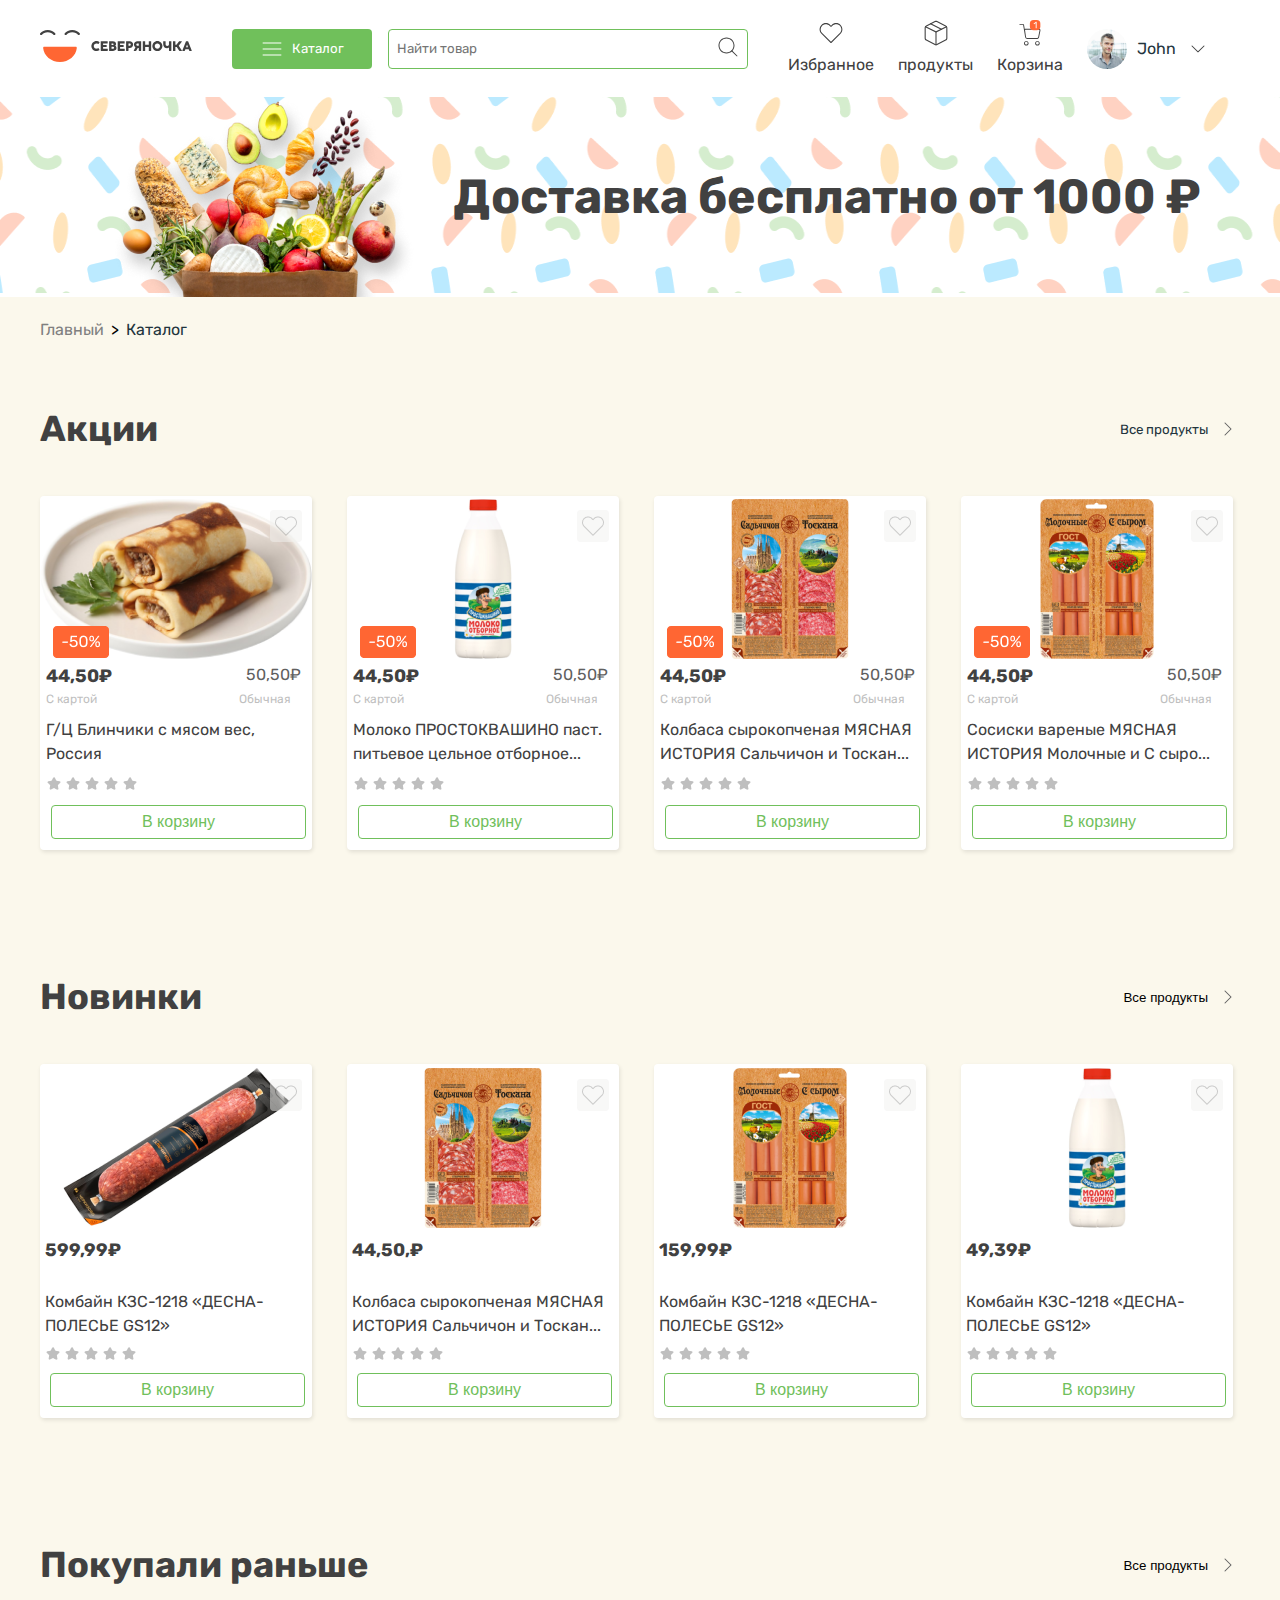
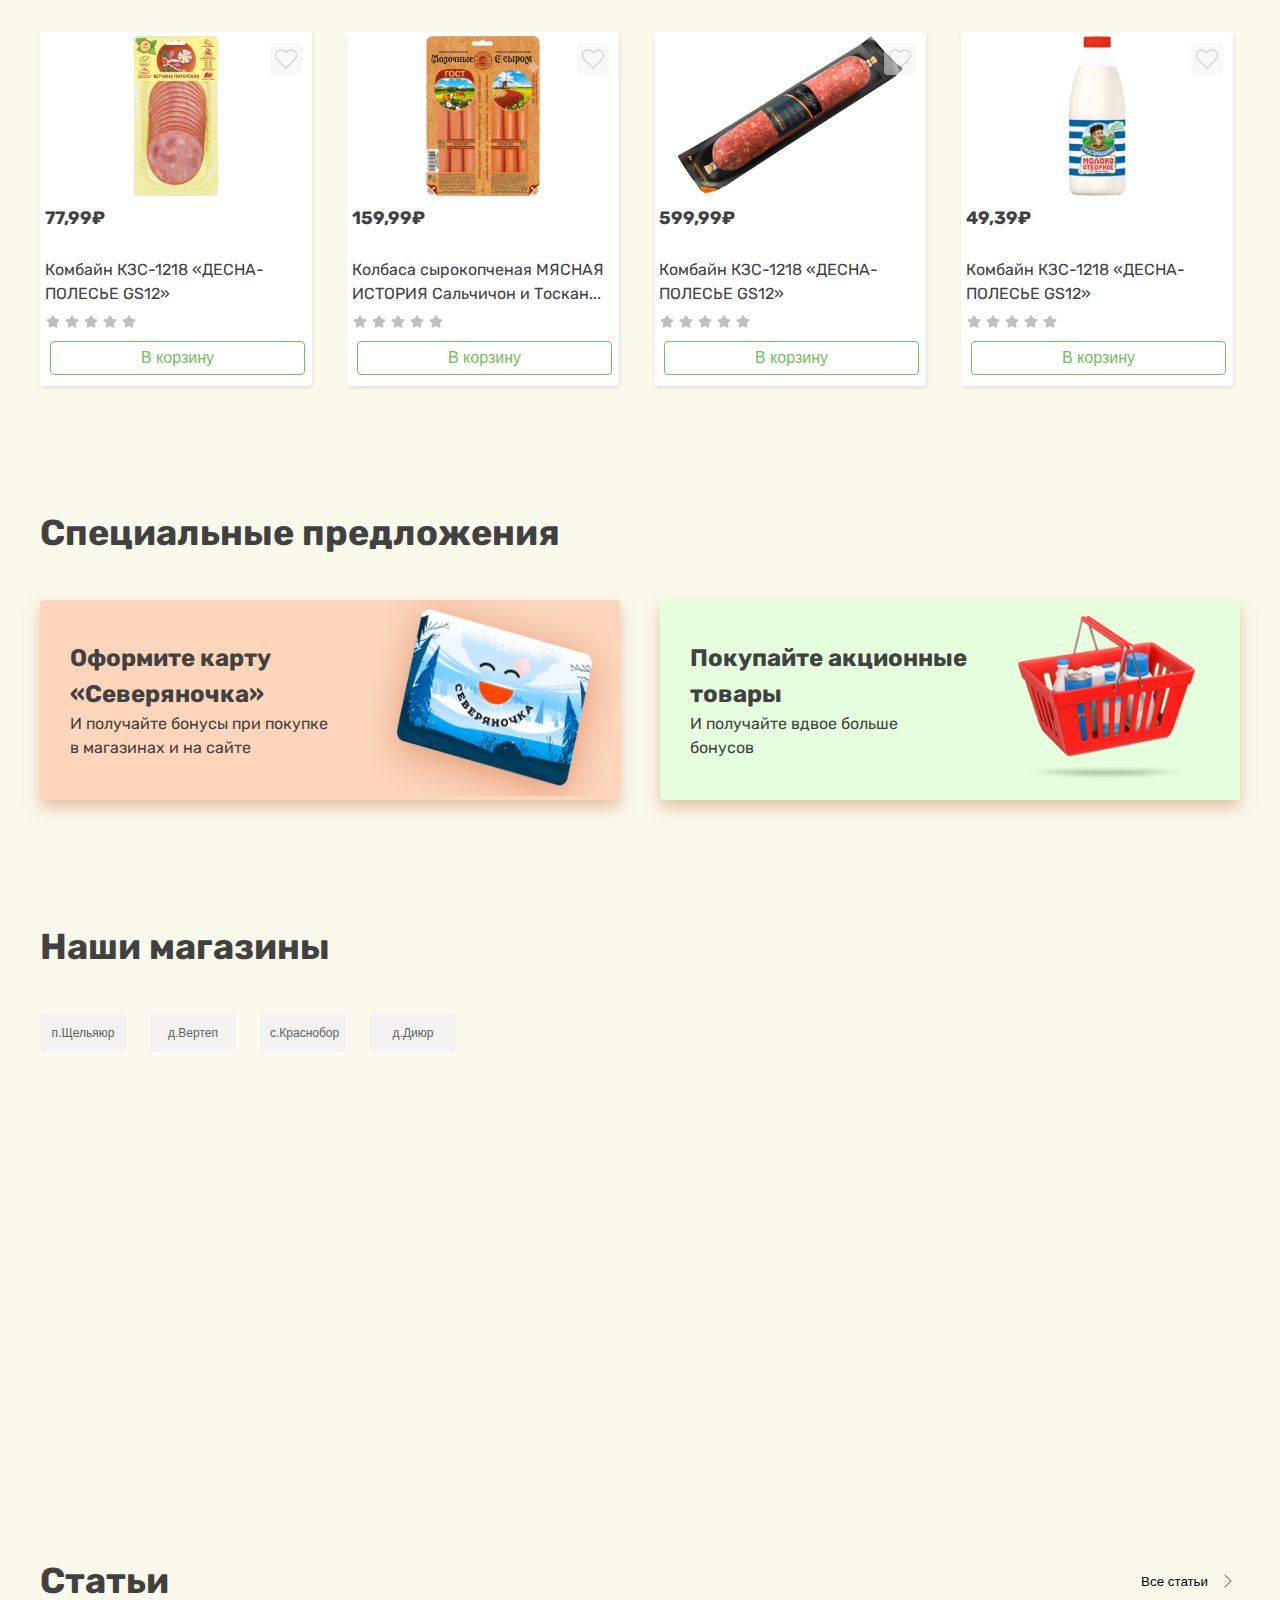
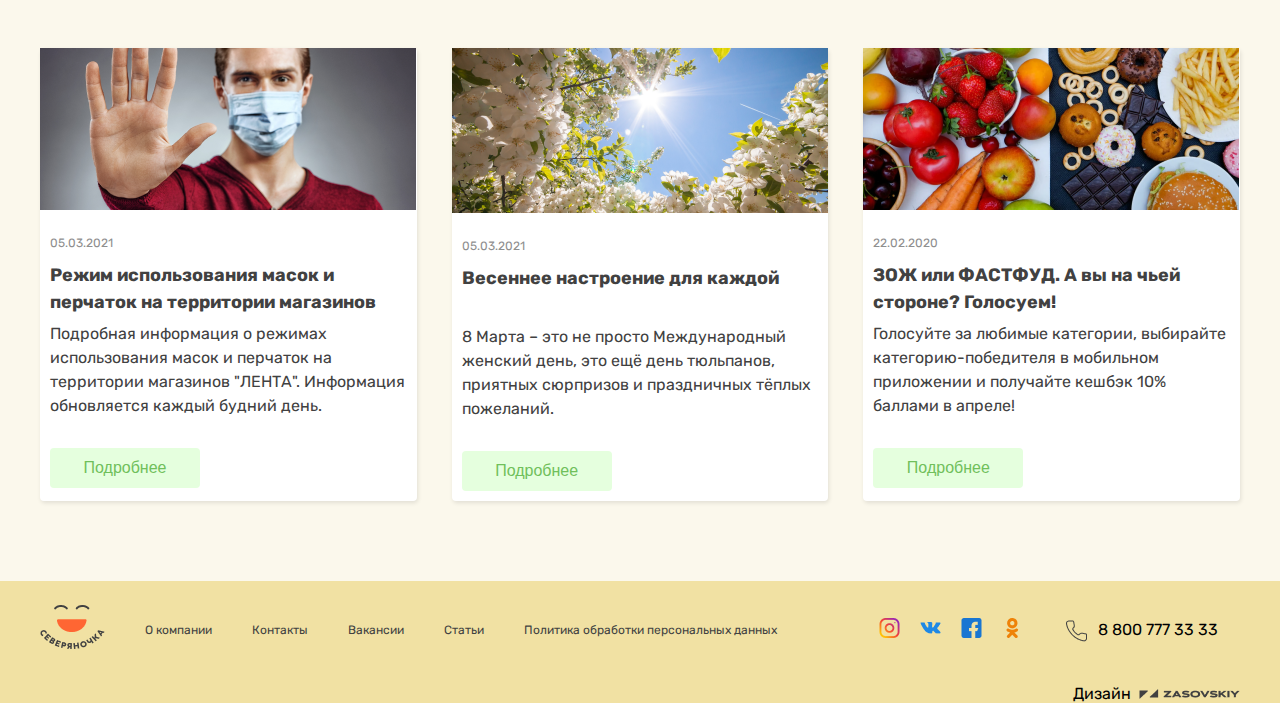
==== commit 7266f6a3: "homework52" ====
--- a/index.html
+++ b/index.html
@@ -27,7 +27,7 @@
           </button>
           <form action="/action_page.php">
             <input type="text" name="fname" placeholder="Найти товар" />
-            <img src="./fonts/images/articles/search.png" alt="" class="res-imge" />
+            <img src="./fonts/images/articles/search.svg" alt="" class="res-imge" />
           </form>
           <div class="nav-links">
             <div class="nav-link">
@@ -46,10 +46,48 @@
               </a>
             </div>
           </div>
-          <div class="nav-person">
-            <img src="./fonts/images/articles/avatar.svg" alt="icon" width="40" height="40" />
-            <p>John</p>
-            <img src="./fonts/images/articles/chevron-down.svg" alt="" />
+          <div class="modal-section">
+            <a href="#" id="modal1" class="nav-person">
+              <img src="./fonts/images/articles/avatar.svg" alt="icon" width="40" height="40" />
+              <p>John</p>
+              <img src="./fonts/images/articles/chevron-down.svg" alt="" />
+            </a>
+            <div class="modal">
+              <div class="modal-content">
+                <div class="modal-item1">
+                  <a href="#" id="btn-close">
+                    <svg xmlns="http://www.w3.org/2000/svg" width="24" height="24" viewBox="0 0 24 24" fill="none">
+                      <path fill-rule="evenodd" clip-rule="evenodd"
+                        d="M18.3536 5.64645C18.5488 5.84171 18.5488 6.15829 18.3536 6.35355L6.35355 18.3536C6.15829 18.5488 5.84171 18.5488 5.64645 18.3536C5.45118 18.1583 5.45118 17.8417 5.64645 17.6464L17.6464 5.64645C17.8417 5.45118 18.1583 5.45118 18.3536 5.64645Z"
+                        fill="#414141" />
+                      <path fill-rule="evenodd" clip-rule="evenodd"
+                        d="M5.64645 5.64645C5.84171 5.45118 6.15829 5.45118 6.35355 5.64645L18.3536 17.6464C18.5488 17.8417 18.5488 18.1583 18.3536 18.3536C18.1583 18.5488 17.8417 18.5488 17.6464 18.3536L5.64645 6.35355C5.45118 6.15829 5.45118 5.84171 5.64645 5.64645Z"
+                        fill="#414141" />
+                    </svg>
+                  </a>
+
+                </div>
+                <div class="modal-item2">
+                  <h1>
+                    Вход
+                  </h1>
+                </div>
+                <div class="modal-item3">
+                  <h2>Телефон</h2>
+                  <div class="input-item">
+                    <h3>+7 912</h3>
+                    <input type="text" name="" id="" placeholder="___-__-__">
+                  </div>
+                </div>
+                <div class="modal-item4">
+                  <a href="#">Вход</a>
+                </div>
+                <div class="modal-item5">
+                  <a href="#">Регистрация</a>
+                  <a href="#">Забыли пароль?</a>
+                </div>
+              </div>
+            </div>
           </div>
         </div>
       </nav>
@@ -80,13 +118,25 @@
   </header>
   <main>
     <section class="hero-section">
+      <img src="./fonts/images/articles/background-img.png" alt="" class="background-img" />
+
       <div class="container">
-        <img src="./fonts/images/articles/background-img.png" alt="" class="background-img" />
         <div class="hero-content">
           <img src="./fonts/images/articles/hero-img.png" alt="img" class="hero-img" />
           <h1>Доставка бесплатно от 1000 ₽</h1>
         </div>
       </div>
+    </section>
+    <section class="pages-on_off-bottoms">
+      <div class="container">
+        <div class="on-off">
+          <a href="#" style="color: grey;">Главный</a>
+          <p>></p>
+          <a href="./pages/categories.html">Каталог</a>
+        </div>
+
+      </div>
+
     </section>
     <section class="aktsiya">
       <div class="container">
@@ -614,18 +664,18 @@
                 <p>И получайте бонусы при покупке в магазинах и на сайте</p>
               </div>
               <div class="right">
-                <img src="./fonts/images/articles/fivth-box-img1.png" alt="" />
+                <img src="./fonts/images/articles/Карта лояльности-10 1.png" alt="" />
               </div>
             </div>
           </div>
           <div class="box box2">
             <div class="box-content">
               <div class="left">
-                <h2>Оформите карту «Северяночка»</h2>
-                <p>И получайте бонусы при покупке в магазинах и на сайте</p>
+                <h2>Покупайте акционные товары</h2>
+                <p>И получайте вдвое больше бонусов</p>
               </div>
               <div class="right">
-                <img src="./fonts/images/articles/fivth-box-img2.png" alt="" />
+                <img src="./fonts/images/articles/73 1.png" alt="" class="rp" />
               </div>
             </div>
           </div>
@@ -662,7 +712,7 @@
         <div class="boxes">
           <div class="box">
             <div class="box-img">
-              <img src="/fonts/images/articles/article-box-img1.png" alt="img" />
+              <img src="/fonts/images/articles/image 5.png" alt="img" />
               <div class="box-content">
                 <p class="con1">05.03.2021</p>
                 <h4>
--- a/scss/style.css
+++ b/scss/style.css
@@ -44,6 +44,22 @@
   padding: 0;
   box-sizing: border-box;
   scroll-behavior: smooth;
+}
+
+h1,
+h2,
+h3,
+h4,
+h5 {
+  font-family: "Rubik", sans-serif;
+}
+
+a {
+  font-family: "Rubik", sans-serif;
+}
+
+p {
+  font-family: "Rubik", sans-serif;
 }
 
 header {
@@ -53,7 +69,7 @@
   left: 0;
   right: 0;
   top: 0;
-  z-index: 99;
+  z-index: 100;
   background-color: #fff;
   padding-bottom: 20px;
 }
@@ -62,55 +78,15 @@
 }
 header nav .logo {
   padding-top: 10px;
+  margin-right: 40px;
 }
 header nav .nav-items {
   display: flex;
   justify-content: space-between;
   align-items: center;
 }
-header nav .nav-items .nav-links {
-  display: flex;
-  -moz-column-gap: 24px;
-       column-gap: 24px;
-  margin-right: 24px;
-}
-header nav .nav-items .nav-links .nav-link {
-  display: flex;
-  flex-direction: column;
-  align-items: center;
-  row-gap: 8px;
-}
-header nav .nav-items .nav-links .nav-link a {
-  text-align: center;
-  text-decoration: none;
-  color: var(--main-on-surface, #414141);
-  font-size: 16px;
-  font-weight: 400;
-  line-height: 150%;
-  font-family: "Rubik", sans-serif;
-}
-header nav .nav-items .nav-person {
-  display: flex;
-  align-items: center;
-  -moz-column-gap: 10px;
-       column-gap: 10px;
-}
-header nav .nav-items button {
-  display: flex;
-  width: 140px;
-  padding: 8px;
-  justify-content: center;
-  align-items: center;
-  gap: 8px;
-  border-radius: 4px;
-  background: var(--main-secondary, #70c05b);
-  padding: 0px 8px 0px 8px;
-  border: none;
-  margin-right: 16px;
-  padding: 8px;
-  font-family: "Rubik", sans-serif;
-}
 header nav .nav-items form {
+  position: relative;
   margin-right: 40px;
 }
 header nav .nav-items form input {
@@ -124,16 +100,205 @@
   font-family: "Rubik", sans-serif;
 }
 header nav .nav-items form .res-imge {
-  margin-left: -30px;
-}
-header nav .logo {
-  margin-right: 40px;
+  position: absolute;
+  top: 17%;
+  right: 8px;
+}
+header nav .nav-items button {
+  display: flex;
+  width: 140px;
+  padding: 8px;
+  justify-content: center;
+  align-items: center;
+  gap: 8px;
+  border-radius: 4px;
+  background: var(--main-secondary, #70c05b);
+  padding: 0px 8px 0px 8px;
+  color: white;
+  border: none;
+  margin-right: 16px;
+  padding: 8px;
+  font-family: "Rubik", sans-serif;
+}
+header nav .nav-items .nav-links {
+  display: flex;
+  -moz-column-gap: 24px;
+       column-gap: 24px;
+  margin-right: 24px;
+}
+header nav .nav-items .nav-links .nav-link {
+  display: flex;
+  flex-direction: column;
+  align-items: center;
+  row-gap: 8px;
+}
+header nav .nav-items .nav-links .nav-link a {
+  text-align: center;
+  text-decoration: none;
+  color: var(--main-on-surface, #414141);
+  font-size: 16px;
+  font-weight: 400;
+  line-height: 150%;
+  font-family: "Rubik", sans-serif;
+}
+header nav .nav-items .nav-links .nav-link a img {
+  width: 26px;
+  height: 26px;
+}
+header nav .nav-items .nav-person {
+  display: flex;
+  align-items: center;
+  -moz-column-gap: 10px;
+       column-gap: 10px;
+}
+header nav .nav-items .modal {
+  position: fixed;
+  top: 0;
+  left: 0;
+  width: 100%;
+  height: 100vh;
+  display: none;
+  justify-content: center;
+  align-items: center;
+  background: rgba(252, 213, 186, 0.8);
+}
+header nav .nav-items .modal .modal-content {
+  position: relative;
+  background-color: white;
+  display: flex;
+  justify-content: space-between;
+  width: 420px;
+  height: 432px;
+  flex-direction: column;
+  align-items: center;
+  gap: 32px;
+  border-radius: 4px;
+  font-family: "Rubik", sans-serif;
+}
+header nav .nav-items .modal .modal-content .modal-item1 {
+  position: absolute;
+  top: 0;
+  right: 0;
+  border-radius: 4px;
+  background: var(--grayscale-lightest, #f3f2f1);
+  display: flex;
+  width: 40px;
+  padding: 8px;
+  justify-content: center;
+  align-items: center;
+  gap: 8px;
+}
+header nav .nav-items .modal .modal-content .modal-item2 {
+  margin-top: 72px;
+  font-family: "Rubik", sans-serif;
+}
+header nav .nav-items .modal .modal-content .modal-item3 {
+  display: flex;
+  flex-direction: column;
+}
+header nav .nav-items .modal .modal-content .modal-item3 h2 {
+  color: var(--grayscale-hard, #8f8f8f);
+  font-family: "Rubik", sans-serif;
+  /* Desc/Text/M */
+  font-family: Rubik;
+  font-size: 18px;
+  font-style: normal;
+  font-weight: 400;
+  line-height: 150%; /* 27px */
+}
+header nav .nav-items .modal .modal-content .modal-item3 .input-item {
+  display: flex;
+  flex-direction: row;
+}
+header nav .nav-items .modal .modal-content .modal-item3 .input-item h3 {
+  font-family: "Rubik", sans-serif;
+  color: var(--main-on-surface, #414141);
+  margin-right: 8px;
+  /* Desc/Text/L */
+  font-family: Rubik;
+  font-size: 24px;
+  font-style: normal;
+  font-weight: 400;
+  line-height: 150%; /* 36px */
+}
+header nav .nav-items .modal .modal-content .modal-item3 .input-item input {
+  font-family: "Rubik", sans-serif;
+  border-radius: 4px;
+  border: 1px solid var(--main-secondary, #70c05b);
+  background: var(--main-surface, #fff);
+  color: var(--main-on-surface, #414141);
+  width: 156px;
+  /* Desc/Text/L */
+  font-family: Rubik;
+  font-size: 24px;
+  font-style: normal;
+  font-weight: 400;
+  line-height: 150%; /* 36px */
+  /* Secondary / M */
+  box-shadow: 4px 8px 16px 0px rgba(112, 192, 91, 0.2);
+}
+header nav .nav-items .modal .modal-content .modal-item4 a {
+  display: flex;
+  width: 260px;
+  padding: 16px;
+  justify-content: center;
+  align-items: center;
+  gap: 8px;
+  color: var(--main-primary, #f63);
+  text-align: center;
+  /* Desc/Text/L */
+  font-family: Rubik;
+  font-size: 24px;
+  font-style: normal;
+  font-weight: 400;
+  line-height: 150%; /* 36px */
+  border-radius: 4px;
+  background: var(--main-primary-muted, #fcd5ba);
+}
+header nav .nav-items .modal .modal-content .modal-item5 {
+  display: flex;
+  flex-direction: row;
+  justify-content: center;
+  align-items: center;
+  gap: 9px;
+  margin-bottom: 40px;
+}
+header nav .nav-items .modal .modal-content .modal-item5 a {
+  text-decoration: none;
+  display: flex;
+  height: 24px;
+  flex-direction: column;
+  justify-content: center;
+  flex: 1 0 0;
+  text-align: center;
+  display: flex;
+  width: 121px;
+  height: 32px;
+  padding: 8px;
+  justify-content: center;
+  align-items: center;
+  gap: 8px;
+  flex-shrink: 0;
+  border-radius: 4px;
+  border: 1px solid var(--main-secondary, #70c05b);
+  /* Desc/Text/XS */
+  font-family: Rubik;
+  font-size: 12px;
+  font-style: normal;
+  font-weight: 400;
+  line-height: 150%; /* 18px */
+}
+header nav .nav-items .modal .modal-content .modal-item5 a:first-child {
+  color: var(--main-secondary, #70c05b);
+}
+header nav .nav-items .modal.open {
+  display: flex;
 }
 header .catalog {
   width: 100%;
-  margin-left: -20px;
+  margin-left: -135px;
   position: absolute;
-  top: -40%;
+  top: -128%;
   opacity: 0%;
   z-index: -10;
   background-color: #fff;
@@ -156,12 +321,18 @@
 }
 
 .animation-class {
+  width: 100% !important;
   transition: 0.2s linear;
   opacity: 100% !important;
   top: 80% !important;
   z-index: 10;
 }
 
+@media (max-width: 1237.6px) {
+  header .catalog {
+    margin-left: -20px;
+  }
+}
 footer {
   background: var(--main-bg-page, rgba(219, 178, 15, 0.3843137255));
   padding-top: 24px;
@@ -208,13 +379,28 @@
   margin-top: 30px;
 }
 
+h1,
+h2,
+h3,
+h4,
+h5 {
+  font-family: "Rubik", sans-serif;
+}
+
+a {
+  font-family: "Rubik", sans-serif;
+}
+
+p {
+  font-family: "Rubik", sans-serif;
+}
+
 main {
   padding-top: 93px;
 }
-main .hero-section .background-img {
-  width: 1515px;
-  margin-left: -160px;
-  position: relative;
+main .background-img {
+  width: 100%;
+  height: 200px;
 }
 main .hero-section .hero-content {
   display: flex;
@@ -231,8 +417,20 @@
   font-weight: 700;
   line-height: 150%;
 }
+main .pages-on_off-bottoms {
+  background: var(--main-bg-page, #fbf8ec);
+}
+main .pages-on_off-bottoms .on-off {
+  padding-top: 23px;
+  padding-bottom: 23px;
+  display: flex;
+  align-items: center;
+  flex-direction: row;
+  gap: 7px;
+  justify-content: start;
+}
 main .aktsiya {
-  padding-top: 80px;
+  padding-top: 40px;
   background: var(--main-bg-page, #fbf8ec);
   padding-bottom: 120px;
 }
@@ -261,52 +459,59 @@
 }
 main .aktsiya .cards {
   display: flex;
-  -moz-column-gap: 40px;
-       column-gap: 40px;
+  -moz-column-gap: 35px;
+       column-gap: 35px;
 }
 main .aktsiya .cards .card {
+  width: 272px;
+  height: 354px;
+  padding: 5px;
+  display: flex;
+  align-items: center;
+  justify-content: center;
+  flex-direction: column;
+  transition: 0.2s;
   border-radius: 4px;
   background: var(--main-surface, #fff);
   box-shadow: 1px 2px 4px 0px rgba(0, 0, 0, 0.1);
-  width: 272px;
-  position: relative;
-  display: flex;
-  flex-direction: column;
-  align-items: center;
-  justify-content: center;
-  transition: 0.2s;
-  padding: 5px;
 }
 main .aktsiya .cards .card:hover {
   box-shadow: 0px 13px 19px rgba(0, 0, 0, 0.4);
 }
+main .aktsiya .cards .card .card-img {
+  position: relative;
+}
+main .aktsiya .cards .card .card-img .big-img {
+  height: 160px;
+}
+main .aktsiya .cards .card .card-img .chegirma {
+  position: absolute;
+  top: 127px;
+  left: 13px;
+}
 main .aktsiya .cards .card .card-img .like {
-  display: flex;
+  position: absolute;
   border-radius: 4px;
   opacity: 0.5;
+  z-index: 99;
+  height: 32px;
+  width: 32px;
   background: var(--grayscale-lightest, #f3f2f1);
   border: none;
-  margin-top: -175px;
-  margin-bottom: 131px;
-  margin-left: 238px;
+  top: 11px;
+  right: 10px;
 }
 main .aktsiya .cards .card .card-img .like:hover {
   cursor: pointer;
 }
-main .aktsiya .cards .card .card-img .chegirma {
-  display: flex;
-  margin-top: -50px;
-  margin-bottom: 30px;
-  margin-left: 5px;
-}
 main .aktsiya .cards .card .card-content {
   display: flex;
   flex-direction: column;
 }
 main .aktsiya .cards .card .card-content .content1 {
   display: flex;
-  -moz-column-gap: 170px;
-       column-gap: 170px;
+  -moz-column-gap: 134px;
+       column-gap: 134px;
 }
 main .aktsiya .cards .card .card-content .content1 h2 {
   color: var(--main-on-surface, #414141);
@@ -322,9 +527,9 @@
 }
 main .aktsiya .cards .card .card-content .content2 {
   display: flex;
-  -moz-column-gap: 170px;
-       column-gap: 170px;
-  margin-bottom: 8px;
+  -moz-column-gap: 142px;
+       column-gap: 142px;
+  margin-bottom: 10px;
 }
 main .aktsiya .cards .card .card-content .content2 p {
   color: var(--grayscale-light, #bfbfbf);
@@ -345,8 +550,8 @@
   display: flex;
   -moz-column-gap: 3px;
        column-gap: 3px;
-  margin-top: 8px;
-  margin-bottom: 8px;
+  margin-top: 10px;
+  margin-bottom: 10px;
 }
 main .aktsiya .cards .card .card-content .stars button {
   background-color: transparent;
@@ -396,6 +601,7 @@
   cursor: pointer;
 }
 main .third-section .par h1 {
+  font-family: "Rubik", sans-serif;
   color: var(--main-on-surface, #414141);
   font-size: 36px;
   font-weight: 700;
@@ -403,34 +609,42 @@
 }
 main .third-section .cards {
   display: flex;
-  -moz-column-gap: 40px;
-       column-gap: 40px;
+  -moz-column-gap: 35px;
+       column-gap: 35px;
 }
 main .third-section .cards .card {
+  width: 272px;
+  height: 354px;
+  padding: 5px;
+  display: flex;
+  align-items: center;
+  justify-content: center;
+  flex-direction: column;
+  transition: 0.2s;
   border-radius: 4px;
   background: var(--main-surface, #fff);
   box-shadow: 1px 2px 4px 0px rgba(0, 0, 0, 0.1);
-  width: 272px;
-  position: relative;
-  display: flex;
-  flex-direction: column;
-  align-items: center;
-  justify-content: center;
-  transition: 0.2s;
-  padding: 5px;
 }
 main .third-section .cards .card:hover {
   box-shadow: 0px 13px 19px rgba(0, 0, 0, 0.4);
 }
+main .third-section .cards .card .card-img {
+  position: relative;
+}
+main .third-section .cards .card .card-img .big-img {
+  height: 160px;
+}
 main .third-section .cards .card .card-img .like {
-  display: flex;
+  position: absolute;
   border-radius: 4px;
   opacity: 0.5;
+  z-index: 99;
+  height: 32px;
+  width: 32px;
   background: var(--grayscale-lightest, #f3f2f1);
   border: none;
-  margin-top: -155px;
-  margin-bottom: 131px;
-  margin-left: 238px;
+  top: 11px;
+  right: 10px;
 }
 main .third-section .cards .card .card-img .like:hover {
   cursor: pointer;
@@ -445,18 +659,18 @@
 }
 main .third-section .cards .card .card-content .content1 h2 {
   color: var(--main-on-surface, #414141);
+  /* Desc/Text-Bold/M */
+  font-family: Rubik;
   font-size: 18px;
+  font-style: normal;
   font-weight: 700;
-  line-height: 150%;
+  line-height: 27px;
 }
 main .third-section .cards .card .card-content .content3 {
   color: var(--main-on-surface, #414141);
   font-size: 16px;
   font-weight: 400;
   line-height: 150%;
-}
-main .third-section .cards .card .card-content .content3 p {
-  width: 230px;
 }
 main .third-section .cards .card .card-content .stars {
   display: flex;
@@ -466,6 +680,7 @@
   margin-bottom: 8px;
 }
 main .third-section .cards .card .card-content .stars button {
+  font-family: "Rubik", sans-serif;
   background-color: transparent;
   border: none;
 }
@@ -520,14 +735,15 @@
 }
 main .fourth-section .cards {
   display: flex;
-  -moz-column-gap: 40px;
-       column-gap: 40px;
+  -moz-column-gap: 35px;
+       column-gap: 35px;
 }
 main .fourth-section .cards .card {
   border-radius: 4px;
   background: var(--main-surface, #fff);
   box-shadow: 1px 2px 4px 0px rgba(0, 0, 0, 0.1);
   width: 272px;
+  height: 354px;
   position: relative;
   display: flex;
   flex-direction: column;
@@ -539,15 +755,20 @@
 main .fourth-section .cards .card:hover {
   box-shadow: 0px 13px 19px rgba(0, 0, 0, 0.4);
 }
+main .fourth-section .cards .card .card-img .big-img {
+  height: 160px;
+}
 main .fourth-section .cards .card .card-img .like {
-  display: flex;
+  position: absolute;
   border-radius: 4px;
   opacity: 0.5;
+  z-index: 99;
+  height: 32px;
+  width: 32px;
   background: var(--grayscale-lightest, #f3f2f1);
   border: none;
-  margin-top: -155px;
-  margin-bottom: 131px;
-  margin-left: 238px;
+  top: 11px;
+  right: 10px;
 }
 main .fourth-section .cards .card .card-img .like:hover {
   cursor: pointer;
@@ -565,20 +786,19 @@
   font-size: 18px;
   font-weight: 700;
   line-height: 150%;
+  font-family: "Rubik", sans-serif;
 }
 main .fourth-section .cards .card .card-content .content3 {
   color: var(--main-on-surface, #414141);
   font-size: 16px;
   font-weight: 400;
   line-height: 150%;
-}
-main .fourth-section .cards .card .card-content .content3 p {
-  width: 230px;
 }
 main .fourth-section .cards .card .card-content .stars {
   display: flex;
   -moz-column-gap: 3px;
        column-gap: 3px;
+  font-family: "Rubik", sans-serif;
   margin-top: 8px;
   margin-bottom: 8px;
 }
@@ -613,6 +833,7 @@
   padding-bottom: 120px;
 }
 main .fivth-section .par h1 {
+  font-family: "Rubik", sans-serif;
   color: var(--main-on-surface, #414141);
   font-size: 36px;
   font-weight: 700;
@@ -625,11 +846,13 @@
        column-gap: 40px;
 }
 main .fivth-section .boxes .box {
+  display: flex;
+  align-items: center;
   border-radius: 4px;
   background: var(--main-primary-muted, #fcd5ba);
   box-shadow: 0px 8px 16px 0px rgba(202, 147, 96, 0.5);
   width: 584px;
-  padding: 30px;
+  height: 200px;
   transition: 0.2s;
 }
 main .fivth-section .boxes .box:hover {
@@ -639,7 +862,11 @@
   display: flex;
   align-items: center;
 }
+main .fivth-section .boxes .box .box-content .left {
+  margin-left: 30px;
+}
 main .fivth-section .boxes .box .box-content .left h2 {
+  font-family: "Rubik", sans-serif;
   color: var(--main-on-surface, #414141);
   font-size: 24px;
   font-weight: 700;
@@ -651,6 +878,16 @@
   font-weight: 400;
   line-height: 150%;
   width: 258px;
+  font-family: "Rubik", sans-serif;
+}
+main .fivth-section .boxes .box .box-content .right img {
+  width: 262.762px;
+  height: 196.159px;
+}
+main .fivth-section .boxes .box .box-content .right .rp {
+  width: 176.762px;
+  height: 163.159px;
+  margin-right: 45px;
 }
 main .fivth-section .boxes .box2 {
   border-radius: 4px;
@@ -726,8 +963,8 @@
 }
 main .articles .boxes {
   display: flex;
-  -moz-column-gap: 40px;
-       column-gap: 40px;
+  -moz-column-gap: 35px;
+       column-gap: 35px;
 }
 main .articles .boxes .box {
   display: flex;
@@ -762,18 +999,19 @@
   font-size: 18px;
   font-weight: 700;
   line-height: 150%;
+  /* margin-bottom: 10px; */
+  /* width: 300px; */
+  height: 60px;
+}
+main .articles .boxes .box .box-img .box-content .con3 {
+  color: var(--main-on-surface, #414141);
+  font-size: 16px;
+  font-weight: 400;
+  line-height: 150%;
   margin-bottom: 10px;
-  width: 300px;
-}
-main .articles .boxes .box .box-img .box-content .con3 {
-  color: var(--main-on-surface, #414141);
-  font-size: 16px;
-  font-weight: 400;
-  line-height: 150%;
-  width: 320px;
-  margin-bottom: 10px;
 }
 main .articles .boxes .box .box-img .box-content button {
+  margin-top: 20px;
   color: var(--main-secondary, #70c05b);
   text-align: center;
   font-size: 16px;
@@ -790,9 +1028,6 @@
   color: var(--main-on-secondary, #fff);
   background: var(--main-secondary, #70c05b);
   cursor: pointer;
-}
-main .articles .boxes .box .box-img .box-content .btn2 {
-  margin-top: 20px;
 }
 
 @media (max-width: 768px) {
@@ -1006,14 +1241,16 @@
   height: 160px;
 }
 .products .hero .cards .card .card-img .like {
-  display: flex;
+  position: absolute;
   border-radius: 4px;
   opacity: 0.5;
+  z-index: 99;
+  height: 32px;
+  width: 32px;
   background: var(--grayscale-lightest, #f3f2f1);
   border: none;
-  margin-top: -21px;
-  margin-bottom: 131px;
-  margin-left: 210px;
+  top: 11px;
+  right: 10px;
 }
 .products .hero .cards .card .card-img .like:hover {
   cursor: pointer;
@@ -1040,7 +1277,8 @@
   font-family: "Rubik", sans-serif;
 }
 .products .hero .cards .card .card-content .content3 p {
-  width: 230px;
+  width: 249px;
+  height: 72px;
   font-family: "Rubik", sans-serif;
 }
 .products .hero .cards .card .card-content .stars {
@@ -1095,7 +1333,7 @@
   color: white;
   cursor: pointer;
 }
-.products button {
+.products .btn-11 {
   border-radius: 4px;
   background: #fff;
   padding: 1px 12px 1px 13px;
@@ -1108,7 +1346,7 @@
   line-height: 32px;
   font-family: "Rubik", sans-serif;
 }
-.products button:hover {
+.products .btn-11:hover {
   background-color: #f63;
   color: white;
   cursor: pointer;
@@ -1193,6 +1431,87 @@
   z-index: 10;
 }
 
+h1,
+h2,
+h3,
+h4,
+h5 {
+  font-family: "Rubik", sans-serif;
+}
+
+a {
+  font-family: "Rubik", sans-serif;
+}
+
+p {
+  font-family: "Rubik", sans-serif;
+}
+
+.on_off-sec {
+  background: var(--main-bg-page, #fbf8ec);
+}
+
+.on_off {
+  gap: 7px;
+  padding-top: 40px;
+  padding-bottom: 40px;
+  display: flex;
+  flex-direction: row;
+  align-items: center;
+  justify-content: start;
+}
+
+.first-section {
+  background: var(--main-bg-page, #fbf8ec);
+}
+.first-section .first-content {
+  display: grid;
+  grid-template-columns: 272px 272px 272px 272px;
+  grid-template-rows: 200px 200px 200px 200px;
+  gap: 40px;
+}
+.first-section .first-content .item {
+  position: relative;
+}
+.first-section .first-content .item img {
+  border-radius: 4px;
+  background: var(--main-surface, #fff);
+  /* Secondary / XS */
+  box-shadow: 1px 2px 4px 0px rgba(112, 192, 91, 0.2);
+}
+.first-section .first-content .item h1 {
+  display: flex;
+  width: 272px;
+  padding: 80px 10px 10px 10px;
+  flex-direction: column;
+  align-items: flex-start;
+  gap: 10px;
+  position: absolute;
+  bottom: 0px;
+  border-bottom-left-radius: 4px;
+  border-bottom-right-radius: 4px;
+  color: white;
+  background: linear-gradient(180deg, rgba(112, 192, 91, 0) 0%, #70c05b 82.81%);
+}
+.first-section .first-content .item:first-child {
+  grid-column: 1/3;
+}
+.first-section .first-content .item:first-child .odd {
+  width: 584px;
+}
+.first-section .first-content .item:nth-child(10) {
+  grid-column: 3/5;
+}
+.first-section .first-content .item:nth-child(10) .odd {
+  width: 584px;
+}
+.first-section .first-content .item:nth-child(12) {
+  grid-column: 2/4;
+}
+.first-section .first-content .item:nth-child(12) .odd {
+  width: 584px;
+}
+
 .container {
   max-width: 1240px;
   margin: 0 auto;
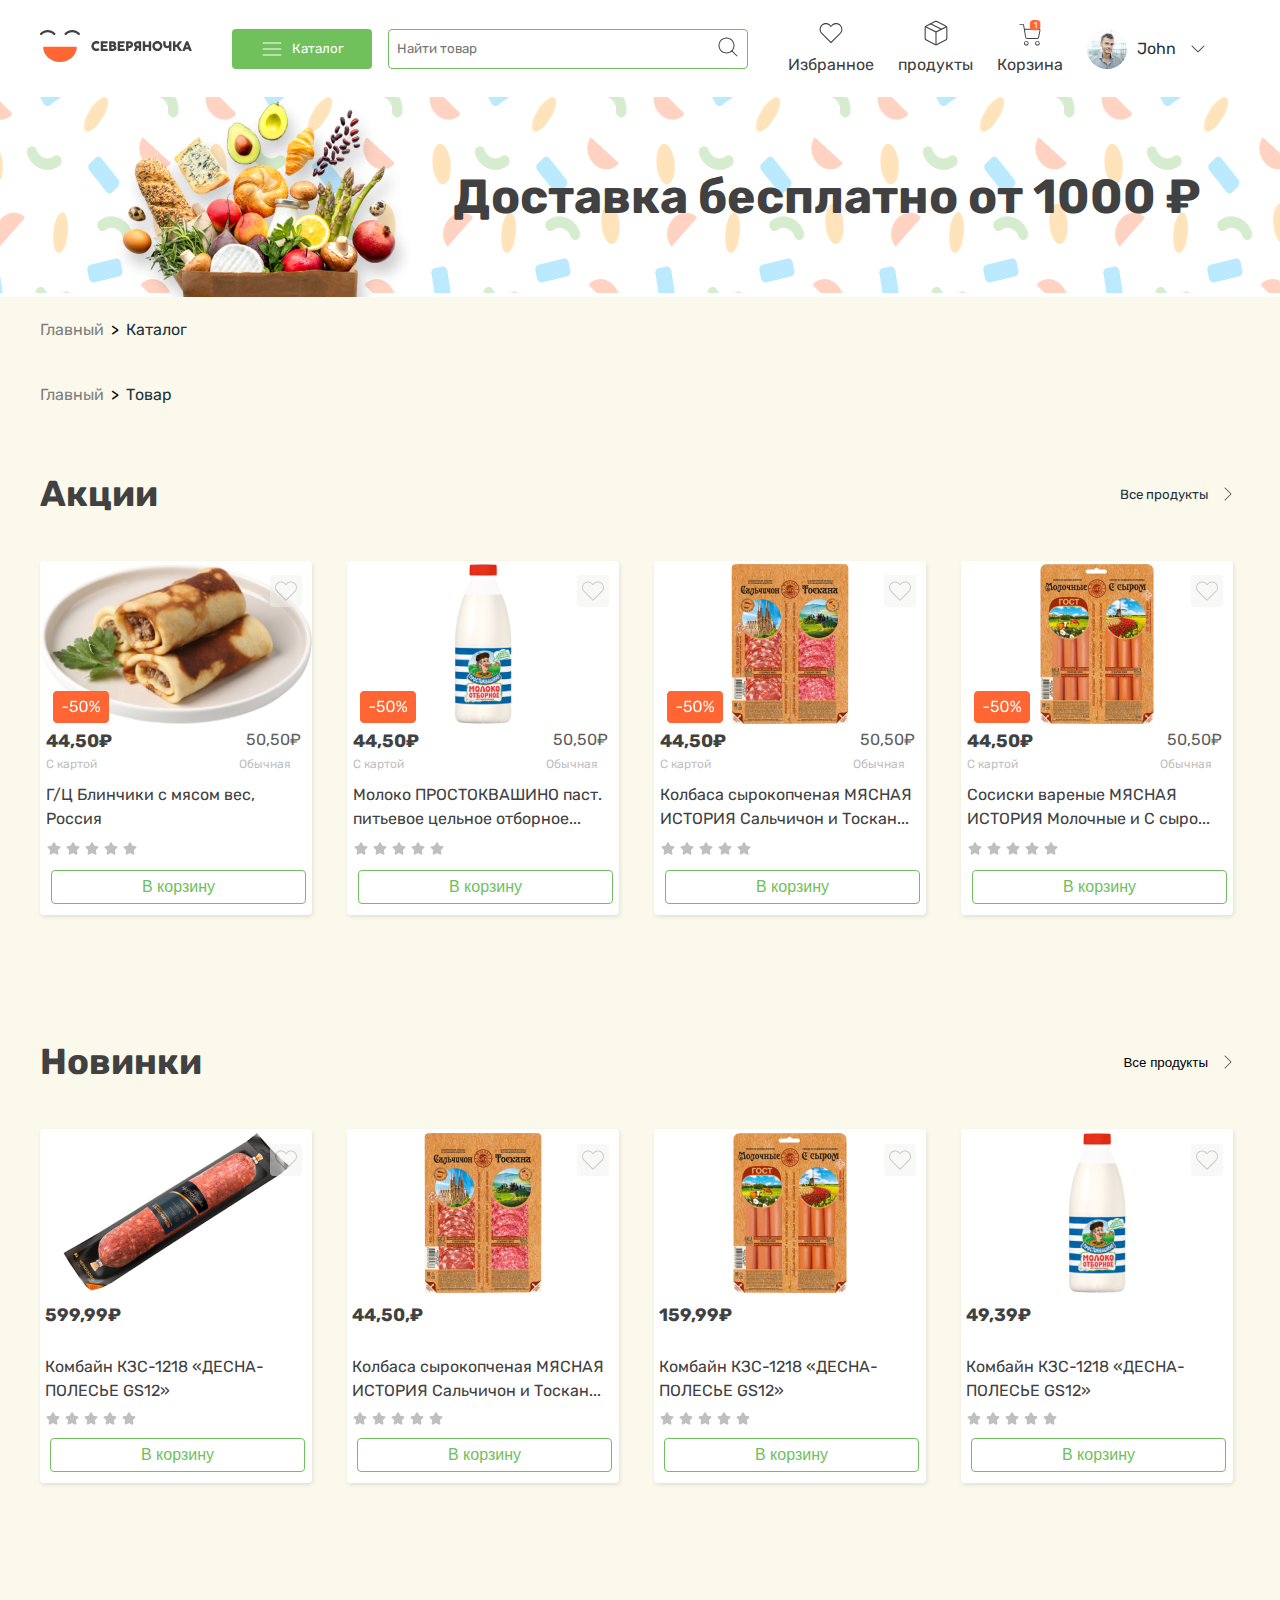
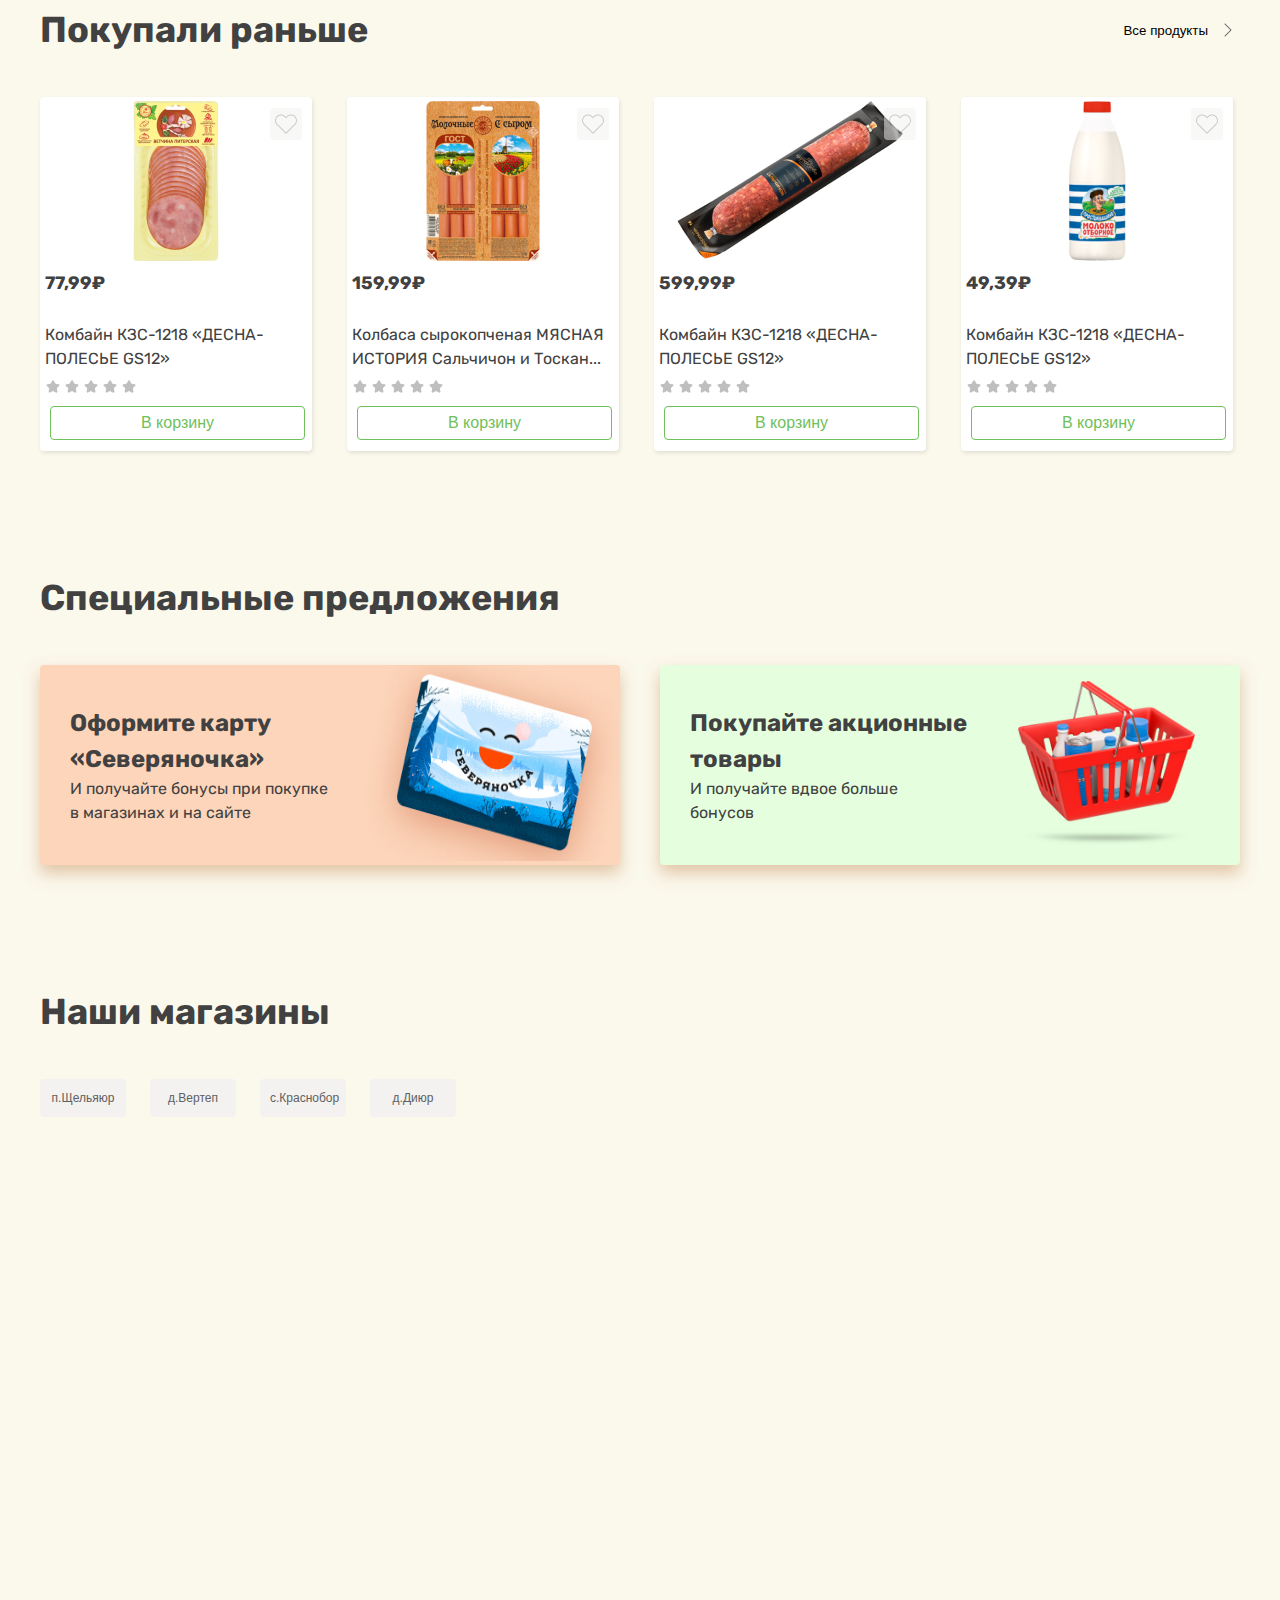
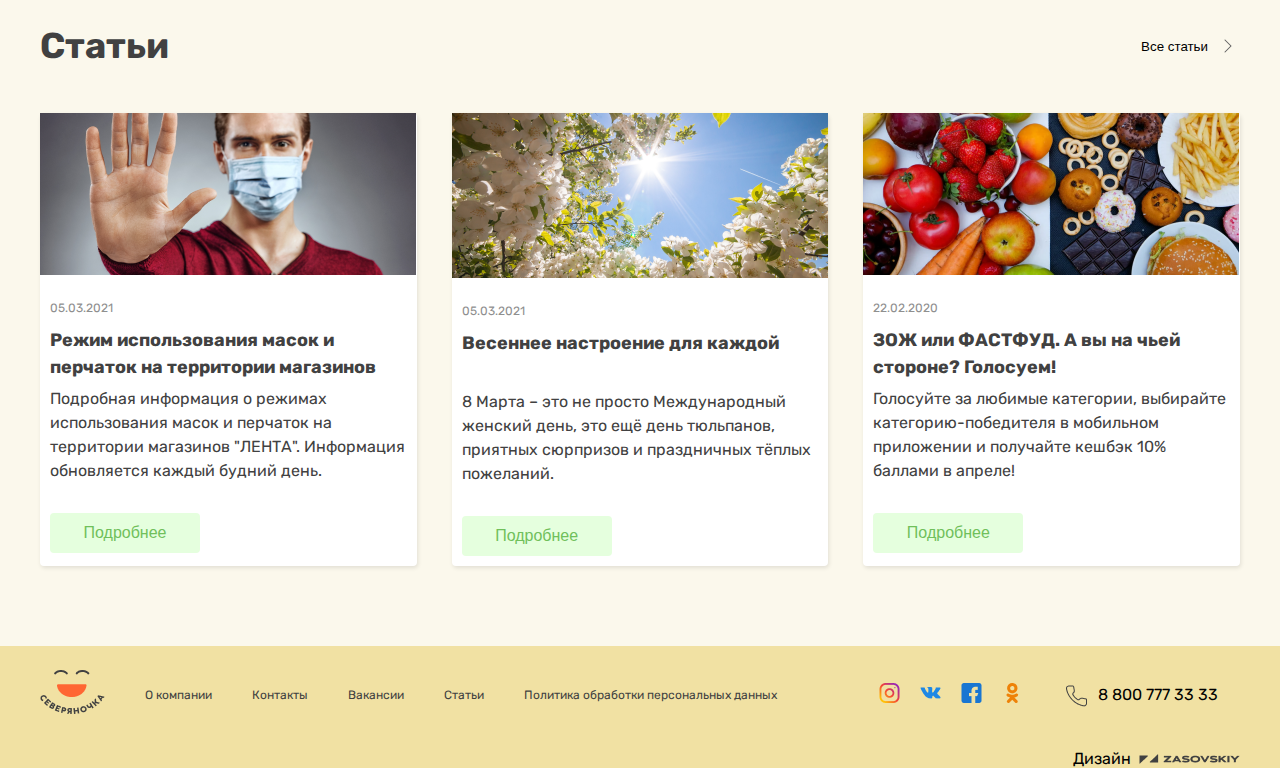
==== commit bbc3adfd: "homework54" ====
--- a/index.html
+++ b/index.html
@@ -26,7 +26,7 @@
             Каталог
           </button>
           <form action="/action_page.php">
-            <input type="text" name="fname" placeholder="Найти товар" />
+            <input type="text" name="fname" placeholder="Найти товар" id="search-input" />
             <img src="./fonts/images/articles/search.svg" alt="" class="res-imge" />
           </form>
           <div class="nav-links">
@@ -41,7 +41,7 @@
               </a>
             </div>
             <div class="nav-link">
-              <a href="#"><img src="./fonts/images/articles/Frame 211.svg" alt="" />
+              <a href="./pages/tovar.html"><img src="./fonts/images/articles/Frame 211.svg" alt="" />
                 <p>Корзина</p>
               </a>
             </div>
@@ -138,6 +138,17 @@
       </div>
 
     </section>
+    <section class="pages-on_off-bottoms">
+      <div class="container">
+        <div class="on-off">
+          <a href="#" style="color: grey;">Главный</a>
+          <p>></p>
+          <a href="./pages/tovar.html">Товар</a>
+        </div>
+
+      </div>
+
+    </section>
     <section class="aktsiya">
       <div class="container">
         <div class="par">
--- a/scss/style.css
+++ b/scss/style.css
@@ -1305,7 +1305,7 @@
   border-radius: 4px;
   border: 1px solid var(--main-secondary, #70c05b);
   background-color: transparent;
-  padding: 4px 90px 4px 90px;
+  padding: 4px 72px 4px 72px;
   margin-left: 5px;
   margin-bottom: 8px;
   transition: 0.2s;
